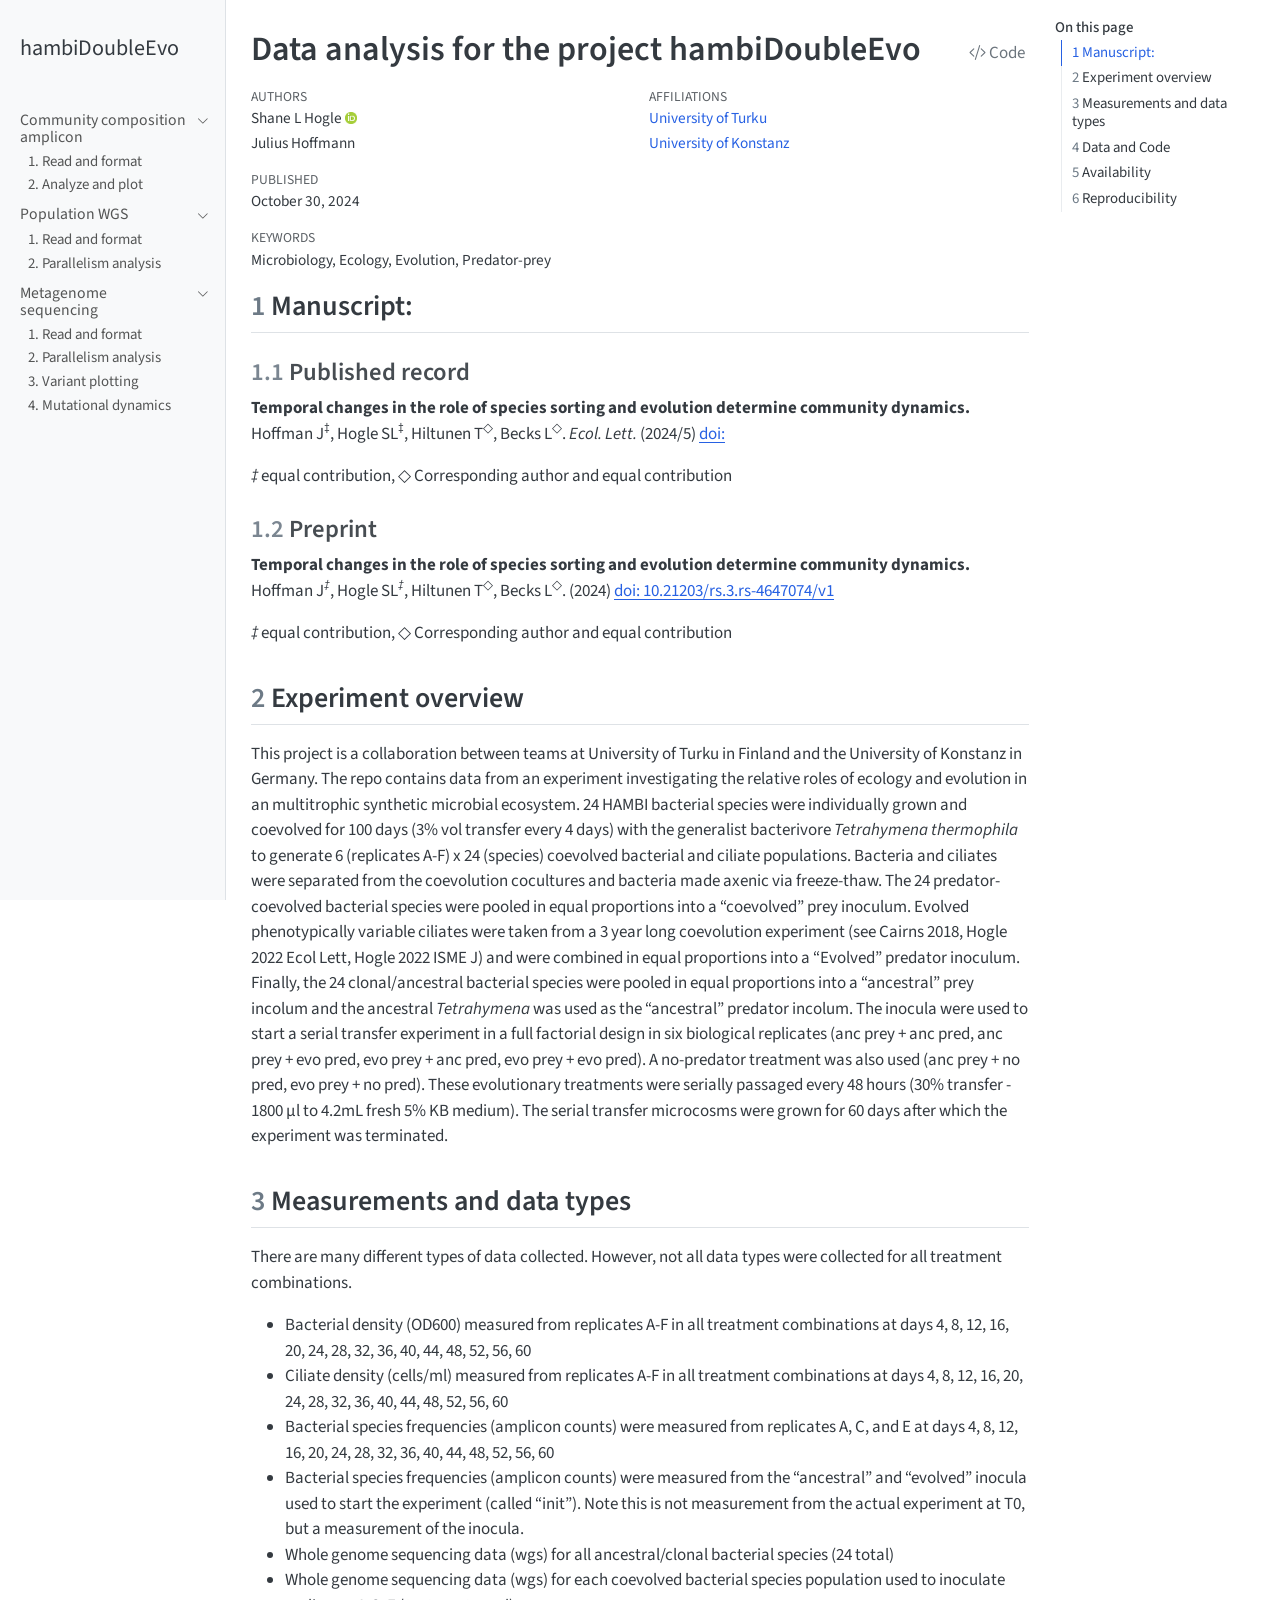
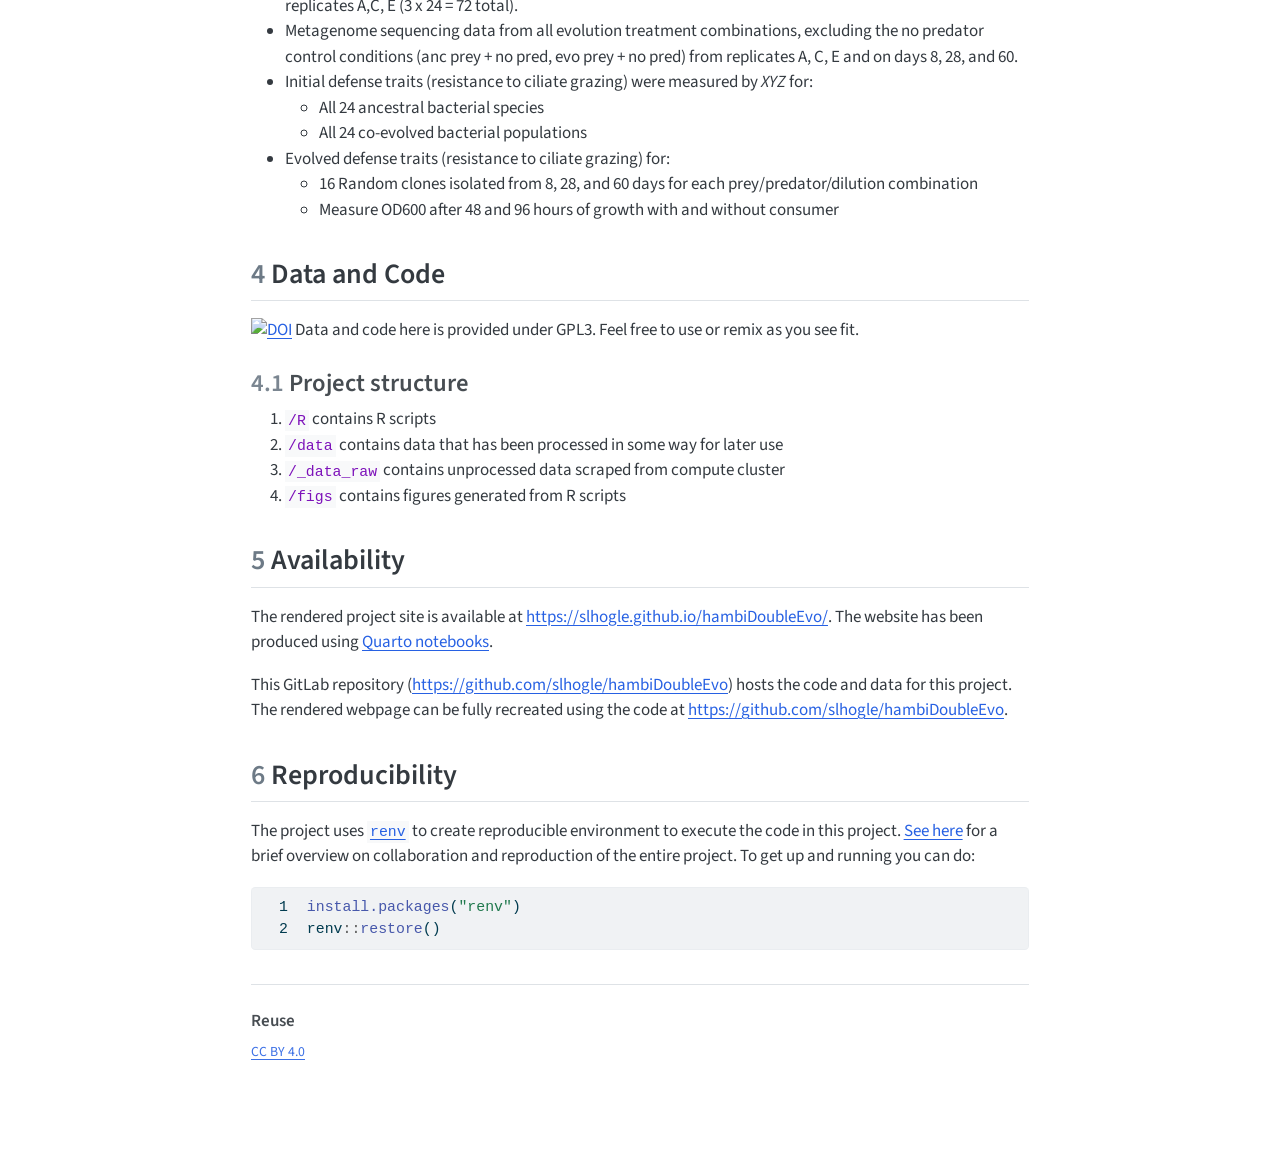
==== docs/index.html @ 8b026c93 "first commit" ====
<!DOCTYPE html>
<html xmlns="http://www.w3.org/1999/xhtml" lang="en" xml:lang="en"><head>

<meta charset="utf-8">
<meta name="generator" content="quarto-1.4.553">

<meta name="viewport" content="width=device-width, initial-scale=1.0, user-scalable=yes">

<meta name="author" content="Shane L Hogle">
<meta name="author" content="Julius Hoffmann">
<meta name="dcterms.date" content="2024-10-30">
<meta name="keywords" content="Microbiology, Ecology, Evolution, Predator-prey">

<title>hambiDoubleEvo - Data analysis for the project hambiDoubleEvo</title>
<style>
code{white-space: pre-wrap;}
span.smallcaps{font-variant: small-caps;}
div.columns{display: flex; gap: min(4vw, 1.5em);}
div.column{flex: auto; overflow-x: auto;}
div.hanging-indent{margin-left: 1.5em; text-indent: -1.5em;}
ul.task-list{list-style: none;}
ul.task-list li input[type="checkbox"] {
  width: 0.8em;
  margin: 0 0.8em 0.2em -1em; /* quarto-specific, see https://github.com/quarto-dev/quarto-cli/issues/4556 */ 
  vertical-align: middle;
}
/* CSS for syntax highlighting */
pre > code.sourceCode { white-space: pre; position: relative; }
pre > code.sourceCode > span { line-height: 1.25; }
pre > code.sourceCode > span:empty { height: 1.2em; }
.sourceCode { overflow: visible; }
code.sourceCode > span { color: inherit; text-decoration: inherit; }
div.sourceCode { margin: 1em 0; }
pre.sourceCode { margin: 0; }
@media screen {
div.sourceCode { overflow: auto; }
}
@media print {
pre > code.sourceCode { white-space: pre-wrap; }
pre > code.sourceCode > span { text-indent: -5em; padding-left: 5em; }
}
pre.numberSource code
  { counter-reset: source-line 0; }
pre.numberSource code > span
  { position: relative; left: -4em; counter-increment: source-line; }
pre.numberSource code > span > a:first-child::before
  { content: counter(source-line);
    position: relative; left: -1em; text-align: right; vertical-align: baseline;
    border: none; display: inline-block;
    -webkit-touch-callout: none; -webkit-user-select: none;
    -khtml-user-select: none; -moz-user-select: none;
    -ms-user-select: none; user-select: none;
    padding: 0 4px; width: 4em;
  }
pre.numberSource { margin-left: 3em;  padding-left: 4px; }
div.sourceCode
  {   }
@media screen {
pre > code.sourceCode > span > a:first-child::before { text-decoration: underline; }
}
</style>


<script src="site_libs/quarto-nav/quarto-nav.js"></script>
<script src="site_libs/quarto-nav/headroom.min.js"></script>
<script src="site_libs/clipboard/clipboard.min.js"></script>
<script src="site_libs/quarto-search/autocomplete.umd.js"></script>
<script src="site_libs/quarto-search/fuse.min.js"></script>
<script src="site_libs/quarto-search/quarto-search.js"></script>
<meta name="quarto:offset" content="./">
<script src="site_libs/quarto-html/quarto.js"></script>
<script src="site_libs/quarto-html/popper.min.js"></script>
<script src="site_libs/quarto-html/tippy.umd.min.js"></script>
<script src="site_libs/quarto-html/anchor.min.js"></script>
<link href="site_libs/quarto-html/tippy.css" rel="stylesheet">
<link href="site_libs/quarto-html/quarto-syntax-highlighting.css" rel="stylesheet" id="quarto-text-highlighting-styles">
<script src="site_libs/bootstrap/bootstrap.min.js"></script>
<link href="site_libs/bootstrap/bootstrap-icons.css" rel="stylesheet">
<link href="site_libs/bootstrap/bootstrap.min.css" rel="stylesheet" id="quarto-bootstrap" data-mode="light">
<script id="quarto-search-options" type="application/json">{
  "location": "sidebar",
  "copy-button": false,
  "collapse-after": 3,
  "panel-placement": "start",
  "type": "textbox",
  "limit": 50,
  "keyboard-shortcut": [
    "f",
    "/",
    "s"
  ],
  "show-item-context": false,
  "language": {
    "search-no-results-text": "No results",
    "search-matching-documents-text": "matching documents",
    "search-copy-link-title": "Copy link to search",
    "search-hide-matches-text": "Hide additional matches",
    "search-more-match-text": "more match in this document",
    "search-more-matches-text": "more matches in this document",
    "search-clear-button-title": "Clear",
    "search-text-placeholder": "",
    "search-detached-cancel-button-title": "Cancel",
    "search-submit-button-title": "Submit",
    "search-label": "Search"
  }
}</script>


</head>

<body class="nav-sidebar docked">

<div id="quarto-search-results"></div>
  <header id="quarto-header" class="headroom fixed-top">
  <nav class="quarto-secondary-nav">
    <div class="container-fluid d-flex">
      <button type="button" class="quarto-btn-toggle btn" data-bs-toggle="collapse" data-bs-target=".quarto-sidebar-collapse-item" aria-controls="quarto-sidebar" aria-expanded="false" aria-label="Toggle sidebar navigation" onclick="if (window.quartoToggleHeadroom) { window.quartoToggleHeadroom(); }">
        <i class="bi bi-layout-text-sidebar-reverse"></i>
      </button>
        <nav class="quarto-page-breadcrumbs" aria-label="breadcrumb"><ol class="breadcrumb"><li class="breadcrumb-item">
      hambiDoubleEvo
      </li></ol></nav>
        <a class="flex-grow-1" role="button" data-bs-toggle="collapse" data-bs-target=".quarto-sidebar-collapse-item" aria-controls="quarto-sidebar" aria-expanded="false" aria-label="Toggle sidebar navigation" onclick="if (window.quartoToggleHeadroom) { window.quartoToggleHeadroom(); }">      
        </a>
      <button type="button" class="btn quarto-search-button" aria-label="" onclick="window.quartoOpenSearch();">
        <i class="bi bi-search"></i>
      </button>
    </div>
  </nav>
</header>
<!-- content -->
<div id="quarto-content" class="quarto-container page-columns page-rows-contents page-layout-article">
<!-- sidebar -->
  <nav id="quarto-sidebar" class="sidebar collapse collapse-horizontal quarto-sidebar-collapse-item sidebar-navigation docked overflow-auto">
    <div class="pt-lg-2 mt-2 text-left sidebar-header">
    <div class="sidebar-title mb-0 py-0">
      <a href="./">hambiDoubleEvo</a> 
    </div>
      </div>
        <div class="mt-2 flex-shrink-0 align-items-center">
        <div class="sidebar-search">
        <div id="quarto-search" class="" title="Search"></div>
        </div>
        </div>
    <div class="sidebar-menu-container"> 
    <ul class="list-unstyled mt-1">
        <li class="sidebar-item sidebar-item-section">
      <div class="sidebar-item-container"> 
            <a class="sidebar-item-text sidebar-link text-start" data-bs-toggle="collapse" data-bs-target="#quarto-sidebar-section-1" aria-expanded="true">
 <span class="menu-text">Community composition amplicon</span></a>
          <a class="sidebar-item-toggle text-start" data-bs-toggle="collapse" data-bs-target="#quarto-sidebar-section-1" aria-expanded="true" aria-label="Toggle section">
            <i class="bi bi-chevron-right ms-2"></i>
          </a> 
      </div>
      <ul id="quarto-sidebar-section-1" class="collapse list-unstyled sidebar-section depth1 show">  
          <li class="sidebar-item">
  <div class="sidebar-item-container"> 
  <a href="./R/illumina_v3v4/01_rpkm2tab.html" class="sidebar-item-text sidebar-link">
 <span class="menu-text">1. Read and format</span></a>
  </div>
</li>
          <li class="sidebar-item">
  <div class="sidebar-item-container"> 
  <a href="./R/illumina_v3v4/02_analysis.html" class="sidebar-item-text sidebar-link">
 <span class="menu-text">2. Analyze and plot</span></a>
  </div>
</li>
      </ul>
  </li>
        <li class="sidebar-item sidebar-item-section">
      <div class="sidebar-item-container"> 
            <a class="sidebar-item-text sidebar-link text-start" data-bs-toggle="collapse" data-bs-target="#quarto-sidebar-section-2" aria-expanded="true">
 <span class="menu-text">Population WGS</span></a>
          <a class="sidebar-item-toggle text-start" data-bs-toggle="collapse" data-bs-target="#quarto-sidebar-section-2" aria-expanded="true" aria-label="Toggle section">
            <i class="bi bi-chevron-right ms-2"></i>
          </a> 
      </div>
      <ul id="quarto-sidebar-section-2" class="collapse list-unstyled sidebar-section depth1 show">  
          <li class="sidebar-item">
  <div class="sidebar-item-container"> 
  <a href="./R/wgs/01_format_variants.html" class="sidebar-item-text sidebar-link">
 <span class="menu-text">1. Read and format</span></a>
  </div>
</li>
          <li class="sidebar-item">
  <div class="sidebar-item-container"> 
  <a href="./R/wgs/02_parallelism.html" class="sidebar-item-text sidebar-link">
 <span class="menu-text">2. Parallelism analysis</span></a>
  </div>
</li>
      </ul>
  </li>
        <li class="sidebar-item sidebar-item-section">
      <div class="sidebar-item-container"> 
            <a class="sidebar-item-text sidebar-link text-start" data-bs-toggle="collapse" data-bs-target="#quarto-sidebar-section-3" aria-expanded="true">
 <span class="menu-text">Metagenome sequencing</span></a>
          <a class="sidebar-item-toggle text-start" data-bs-toggle="collapse" data-bs-target="#quarto-sidebar-section-3" aria-expanded="true" aria-label="Toggle section">
            <i class="bi bi-chevron-right ms-2"></i>
          </a> 
      </div>
      <ul id="quarto-sidebar-section-3" class="collapse list-unstyled sidebar-section depth1 show">  
          <li class="sidebar-item">
  <div class="sidebar-item-container"> 
  <a href="./R/metagenome/01_format_variants.html" class="sidebar-item-text sidebar-link">
 <span class="menu-text">1. Read and format</span></a>
  </div>
</li>
          <li class="sidebar-item">
  <div class="sidebar-item-container"> 
  <a href="./R/metagenome/02_parallelism.html" class="sidebar-item-text sidebar-link">
 <span class="menu-text">2. Parallelism analysis</span></a>
  </div>
</li>
          <li class="sidebar-item">
  <div class="sidebar-item-container"> 
  <a href="./R/metagenome/03_analyze_metagenome_variant_timeseries.html" class="sidebar-item-text sidebar-link">
 <span class="menu-text">3. Variant plotting</span></a>
  </div>
</li>
          <li class="sidebar-item">
  <div class="sidebar-item-container"> 
  <a href="./R/metagenome/04_mutation_dynamics.html" class="sidebar-item-text sidebar-link">
 <span class="menu-text">4. Mutational dynamics</span></a>
  </div>
</li>
      </ul>
  </li>
    </ul>
    </div>
</nav>
<div id="quarto-sidebar-glass" class="quarto-sidebar-collapse-item" data-bs-toggle="collapse" data-bs-target=".quarto-sidebar-collapse-item"></div>
<!-- margin-sidebar -->
    <div id="quarto-margin-sidebar" class="sidebar margin-sidebar">
        <nav id="TOC" role="doc-toc" class="toc-active">
    <h2 id="toc-title">On this page</h2>
   
  <ul>
  <li><a href="#manuscript" id="toc-manuscript" class="nav-link active" data-scroll-target="#manuscript"><span class="header-section-number">1</span> Manuscript:</a>
  <ul class="collapse">
  <li><a href="#published-record" id="toc-published-record" class="nav-link" data-scroll-target="#published-record"><span class="header-section-number">1.1</span> Published record</a></li>
  <li><a href="#preprint" id="toc-preprint" class="nav-link" data-scroll-target="#preprint"><span class="header-section-number">1.2</span> Preprint</a></li>
  </ul></li>
  <li><a href="#experiment-overview" id="toc-experiment-overview" class="nav-link" data-scroll-target="#experiment-overview"><span class="header-section-number">2</span> Experiment overview</a></li>
  <li><a href="#measurements-and-data-types" id="toc-measurements-and-data-types" class="nav-link" data-scroll-target="#measurements-and-data-types"><span class="header-section-number">3</span> Measurements and data types</a></li>
  <li><a href="#data-and-code" id="toc-data-and-code" class="nav-link" data-scroll-target="#data-and-code"><span class="header-section-number">4</span> Data and Code</a>
  <ul class="collapse">
  <li><a href="#project-structure" id="toc-project-structure" class="nav-link" data-scroll-target="#project-structure"><span class="header-section-number">4.1</span> Project structure</a></li>
  </ul></li>
  <li><a href="#availability" id="toc-availability" class="nav-link" data-scroll-target="#availability"><span class="header-section-number">5</span> Availability</a></li>
  <li><a href="#reproducibility" id="toc-reproducibility" class="nav-link" data-scroll-target="#reproducibility"><span class="header-section-number">6</span> Reproducibility</a></li>
  </ul>
</nav>
    </div>
<!-- main -->
<main class="content" id="quarto-document-content">

<header id="title-block-header" class="quarto-title-block default">
<div class="quarto-title">
<div class="quarto-title-block"><div><h1 class="title">Data analysis for the project hambiDoubleEvo</h1><button type="button" class="btn code-tools-button" id="quarto-code-tools-source"><i class="bi"></i> Code</button></div></div>
</div>


<div class="quarto-title-meta-author">
  <div class="quarto-title-meta-heading">Authors</div>
  <div class="quarto-title-meta-heading">Affiliations</div>
  
    <div class="quarto-title-meta-contents">
    <p class="author">Shane L Hogle <a href="https://orcid.org/0000-0003-2595-3863" class="quarto-title-author-orcid"> <img src="[data-uri]"></a></p>
  </div>
  <div class="quarto-title-meta-contents">
        <p class="affiliation">
            <a href="https://www.utu.fi/en">
            University of Turku
            </a>
          </p>
      </div>
    <div class="quarto-title-meta-contents">
    <p class="author">Julius Hoffmann </p>
  </div>
  <div class="quarto-title-meta-contents">
        <p class="affiliation">
            <a href="https://www.uni-konstanz.de/en/">
            University of Konstanz
            </a>
          </p>
      </div>
  </div>

<div class="quarto-title-meta">

      
    <div>
    <div class="quarto-title-meta-heading">Published</div>
    <div class="quarto-title-meta-contents">
      <p class="date">October 30, 2024</p>
    </div>
  </div>
  
    
  </div>
  

<div>
  <div class="keywords">
    <div class="block-title">Keywords</div>
    <p>Microbiology, Ecology, Evolution, Predator-prey</p>
  </div>
</div>

</header>


<section id="manuscript" class="level2" data-number="1">
<h2 data-number="1" class="anchored" data-anchor-id="manuscript"><span class="header-section-number">1</span> Manuscript:</h2>
<section id="published-record" class="level3" data-number="1.1">
<h3 data-number="1.1" class="anchored" data-anchor-id="published-record"><span class="header-section-number">1.1</span> Published record</h3>
<p><strong>Temporal changes in the role of species sorting and evolution determine community dynamics.</strong> Hoffman J<sup>‡</sup>, Hogle SL<sup>‡</sup>, Hiltunen T<sup>◇</sup>, Becks L<sup>◇</sup>. <em>Ecol. Lett.</em> (2024/5) <a href="">doi:</a></p>
<p><em>‡</em> equal contribution, ◇ Corresponding author and equal contribution</p>
</section>
<section id="preprint" class="level3" data-number="1.2">
<h3 data-number="1.2" class="anchored" data-anchor-id="preprint"><span class="header-section-number">1.2</span> Preprint</h3>
<p><strong>Temporal changes in the role of species sorting and evolution determine community dynamics.</strong> Hoffman J<sup><em>‡</em></sup>, Hogle SL<sup><em>‡</em></sup>, Hiltunen T<sup>◇</sup>, Becks L<sup>◇</sup>. (2024) <a href="https://doi.org/10.1101/2023.10.31.565024">doi: 10.21203/rs.3.rs-4647074/v1</a></p>
<p><em>‡</em> equal contribution, ◇ Corresponding author and equal contribution</p>
</section>
</section>
<section id="experiment-overview" class="level2" data-number="2">
<h2 data-number="2" class="anchored" data-anchor-id="experiment-overview"><span class="header-section-number">2</span> Experiment overview</h2>
<p>This project is a collaboration between teams at University of Turku in Finland and the University of Konstanz in Germany. The repo contains data from an experiment investigating the relative roles of ecology and evolution in an multitrophic synthetic microbial ecosystem. 24 HAMBI bacterial species were individually grown and coevolved for 100 days (3% vol transfer every 4 days) with the generalist bacterivore <em>Tetrahymena thermophila</em> to generate 6 (replicates A-F) x 24 (species) coevolved bacterial and ciliate populations. Bacteria and ciliates were separated from the coevolution cocultures and bacteria made axenic via freeze-thaw. The 24 predator-coevolved bacterial species were pooled in equal proportions into a “coevolved” prey inoculum. Evolved phenotypically variable ciliates were taken from a 3 year long coevolution experiment (see Cairns 2018, Hogle 2022 Ecol Lett, Hogle 2022 ISME J) and were combined in equal proportions into a “Evolved” predator inoculum. Finally, the 24 clonal/ancestral bacterial species were pooled in equal proportions into a “ancestral” prey incolum and the ancestral <em>Tetrahymena</em> was used as the “ancestral” predator incolum. The inocula were used to start a serial transfer experiment in a full factorial design in six biological replicates (anc prey + anc pred, anc prey + evo pred, evo prey + anc pred, evo prey + evo pred). A no-predator treatment was also used (anc prey + no pred, evo prey + no pred). These evolutionary treatments were serially passaged every 48 hours (30% transfer - 1800 μl to 4.2mL fresh 5% KB medium). The serial transfer microcosms were grown for 60 days after which the experiment was terminated.</p>
</section>
<section id="measurements-and-data-types" class="level2" data-number="3">
<h2 data-number="3" class="anchored" data-anchor-id="measurements-and-data-types"><span class="header-section-number">3</span> Measurements and data types</h2>
<p>There are many different types of data collected. However, not all data types were collected for all treatment combinations.</p>
<ul>
<li>Bacterial density (OD600) measured from replicates A-F in all treatment combinations at days 4, 8, 12, 16, 20, 24, 28, 32, 36, 40, 44, 48, 52, 56, 60</li>
<li>Ciliate density (cells/ml) measured from replicates A-F in all treatment combinations at days 4, 8, 12, 16, 20, 24, 28, 32, 36, 40, 44, 48, 52, 56, 60</li>
<li>Bacterial species frequencies (amplicon counts) were measured from replicates A, C, and E at days 4, 8, 12, 16, 20, 24, 28, 32, 36, 40, 44, 48, 52, 56, 60</li>
<li>Bacterial species frequencies (amplicon counts) were measured from the “ancestral” and “evolved” inocula used to start the experiment (called “init”). Note this is not measurement from the actual experiment at T0, but a measurement of the inocula.</li>
<li>Whole genome sequencing data (wgs) for all ancestral/clonal bacterial species (24 total)</li>
<li>Whole genome sequencing data (wgs) for each coevolved bacterial species population used to inoculate replicates A,C, E (3 x 24 = 72 total).</li>
<li>Metagenome sequencing data from all evolution treatment combinations, excluding the no predator control conditions (anc prey + no pred, evo prey + no pred) from replicates A, C, E and on days 8, 28, and 60.</li>
<li>Initial defense traits (resistance to ciliate grazing) were measured by <em>XYZ</em> for:
<ul>
<li>All 24 ancestral bacterial species</li>
<li>All 24 co-evolved bacterial populations</li>
</ul></li>
<li>Evolved defense traits (resistance to ciliate grazing) for:
<ul>
<li>16 Random clones isolated from 8, 28, and 60 days for each prey/predator/dilution combination</li>
<li>Measure OD600 after 48 and 96 hours of growth with and without consumer</li>
</ul></li>
</ul>
</section>
<section id="data-and-code" class="level2" data-number="4">
<h2 data-number="4" class="anchored" data-anchor-id="data-and-code"><span class="header-section-number">4</span> Data and Code</h2>
<p><a href="https://zenodo.org/badge/latestdoi/411568623"><img src="https://zenodo.org/badge/411568623.svg" class="img-fluid" alt="DOI"></a> Data and code here is provided under GPL3. Feel free to use or remix as you see fit.</p>
<section id="project-structure" class="level3" data-number="4.1">
<h3 data-number="4.1" class="anchored" data-anchor-id="project-structure"><span class="header-section-number">4.1</span> Project structure</h3>
<ol type="1">
<li><code>/R</code> contains R scripts</li>
<li><code>/data</code> contains data that has been processed in some way for later use</li>
<li><code>/_data_raw</code> contains unprocessed data scraped from compute cluster</li>
<li><code>/figs</code> contains figures generated from R scripts</li>
</ol>
</section>
</section>
<section id="availability" class="level2" data-number="5">
<h2 data-number="5" class="anchored" data-anchor-id="availability"><span class="header-section-number">5</span> Availability</h2>
<p>The rendered project site is available at <a href="https://slhogle.github.io/hambiDoubleEvo/" class="uri">https://slhogle.github.io/hambiDoubleEvo/</a>. The website has been produced using <a href="https://quarto.org/">Quarto notebooks</a>.</p>
<p>This GitLab repository (<a href="https://github.com/slhogle/hambiDoubleEvo" class="uri">https://github.com/slhogle/hambiDoubleEvo</a>) hosts the code and data for this project. The rendered webpage can be fully recreated using the code at <a href="https://github.com/slhogle/hambiDoubleEvo" class="uri">https://github.com/slhogle/hambiDoubleEvo</a>.</p>
</section>
<section id="reproducibility" class="level2" data-number="6">
<h2 data-number="6" class="anchored" data-anchor-id="reproducibility"><span class="header-section-number">6</span> Reproducibility</h2>
<p>The project uses <a href="https://rstudio.github.io/renv/index.html"><code>renv</code></a> to create reproducible environment to execute the code in this project. <a href="https://rstudio.github.io/renv/articles/renv.html#collaboration">See here</a> for a brief overview on collaboration and reproduction of the entire project. To get up and running you can do:</p>
<div class="sourceCode" id="cb1"><pre class="sourceCode numberSource r number-lines code-with-copy"><code class="sourceCode r"><span id="cb1-1"><a href="#cb1-1"></a><span class="fu">install.packages</span>(<span class="st">"renv"</span>)</span>
<span id="cb1-2"><a href="#cb1-2"></a>renv<span class="sc">::</span><span class="fu">restore</span>()</span></code><button title="Copy to Clipboard" class="code-copy-button"><i class="bi"></i></button></pre></div>


<!-- -->

</section>

<div id="quarto-appendix" class="default"><section class="quarto-appendix-contents" id="quarto-reuse"><h2 class="anchored quarto-appendix-heading">Reuse</h2><div class="quarto-appendix-contents"><div><a rel="license" href="https://creativecommons.org/licenses/by/4.0/">CC BY 4.0</a></div></div></section></div></main> <!-- /main -->
<script id="quarto-html-after-body" type="application/javascript">
window.document.addEventListener("DOMContentLoaded", function (event) {
  const toggleBodyColorMode = (bsSheetEl) => {
    const mode = bsSheetEl.getAttribute("data-mode");
    const bodyEl = window.document.querySelector("body");
    if (mode === "dark") {
      bodyEl.classList.add("quarto-dark");
      bodyEl.classList.remove("quarto-light");
    } else {
      bodyEl.classList.add("quarto-light");
      bodyEl.classList.remove("quarto-dark");
    }
  }
  const toggleBodyColorPrimary = () => {
    const bsSheetEl = window.document.querySelector("link#quarto-bootstrap");
    if (bsSheetEl) {
      toggleBodyColorMode(bsSheetEl);
    }
  }
  toggleBodyColorPrimary();  
  const icon = "";
  const anchorJS = new window.AnchorJS();
  anchorJS.options = {
    placement: 'right',
    icon: icon
  };
  anchorJS.add('.anchored');
  const isCodeAnnotation = (el) => {
    for (const clz of el.classList) {
      if (clz.startsWith('code-annotation-')) {                     
        return true;
      }
    }
    return false;
  }
  const clipboard = new window.ClipboardJS('.code-copy-button', {
    text: function(trigger) {
      const codeEl = trigger.previousElementSibling.cloneNode(true);
      for (const childEl of codeEl.children) {
        if (isCodeAnnotation(childEl)) {
          childEl.remove();
        }
      }
      return codeEl.innerText;
    }
  });
  clipboard.on('success', function(e) {
    // button target
    const button = e.trigger;
    // don't keep focus
    button.blur();
    // flash "checked"
    button.classList.add('code-copy-button-checked');
    var currentTitle = button.getAttribute("title");
    button.setAttribute("title", "Copied!");
    let tooltip;
    if (window.bootstrap) {
      button.setAttribute("data-bs-toggle", "tooltip");
      button.setAttribute("data-bs-placement", "left");
      button.setAttribute("data-bs-title", "Copied!");
      tooltip = new bootstrap.Tooltip(button, 
        { trigger: "manual", 
          customClass: "code-copy-button-tooltip",
          offset: [0, -8]});
      tooltip.show();    
    }
    setTimeout(function() {
      if (tooltip) {
        tooltip.hide();
        button.removeAttribute("data-bs-title");
        button.removeAttribute("data-bs-toggle");
        button.removeAttribute("data-bs-placement");
      }
      button.setAttribute("title", currentTitle);
      button.classList.remove('code-copy-button-checked');
    }, 1000);
    // clear code selection
    e.clearSelection();
  });
  const viewSource = window.document.getElementById('quarto-view-source') ||
                     window.document.getElementById('quarto-code-tools-source');
  if (viewSource) {
    const sourceUrl = viewSource.getAttribute("data-quarto-source-url");
    viewSource.addEventListener("click", function(e) {
      if (sourceUrl) {
        // rstudio viewer pane
        if (/\bcapabilities=\b/.test(window.location)) {
          window.open(sourceUrl);
        } else {
          window.location.href = sourceUrl;
        }
      } else {
        const modal = new bootstrap.Modal(document.getElementById('quarto-embedded-source-code-modal'));
        modal.show();
      }
      return false;
    });
  }
  function toggleCodeHandler(show) {
    return function(e) {
      const detailsSrc = window.document.querySelectorAll(".cell > details > .sourceCode");
      for (let i=0; i<detailsSrc.length; i++) {
        const details = detailsSrc[i].parentElement;
        if (show) {
          details.open = true;
        } else {
          details.removeAttribute("open");
        }
      }
      const cellCodeDivs = window.document.querySelectorAll(".cell > .sourceCode");
      const fromCls = show ? "hidden" : "unhidden";
      const toCls = show ? "unhidden" : "hidden";
      for (let i=0; i<cellCodeDivs.length; i++) {
        const codeDiv = cellCodeDivs[i];
        if (codeDiv.classList.contains(fromCls)) {
          codeDiv.classList.remove(fromCls);
          codeDiv.classList.add(toCls);
        } 
      }
      return false;
    }
  }
  const hideAllCode = window.document.getElementById("quarto-hide-all-code");
  if (hideAllCode) {
    hideAllCode.addEventListener("click", toggleCodeHandler(false));
  }
  const showAllCode = window.document.getElementById("quarto-show-all-code");
  if (showAllCode) {
    showAllCode.addEventListener("click", toggleCodeHandler(true));
  }
    var localhostRegex = new RegExp(/^(?:http|https):\/\/localhost\:?[0-9]*\//);
    var mailtoRegex = new RegExp(/^mailto:/);
      var filterRegex = new RegExp('/' + window.location.host + '/');
    var isInternal = (href) => {
        return filterRegex.test(href) || localhostRegex.test(href) || mailtoRegex.test(href);
    }
    // Inspect non-navigation links and adorn them if external
 	var links = window.document.querySelectorAll('a[href]:not(.nav-link):not(.navbar-brand):not(.toc-action):not(.sidebar-link):not(.sidebar-item-toggle):not(.pagination-link):not(.no-external):not([aria-hidden]):not(.dropdown-item):not(.quarto-navigation-tool)');
    for (var i=0; i<links.length; i++) {
      const link = links[i];
      if (!isInternal(link.href)) {
        // undo the damage that might have been done by quarto-nav.js in the case of
        // links that we want to consider external
        if (link.dataset.originalHref !== undefined) {
          link.href = link.dataset.originalHref;
        }
      }
    }
  function tippyHover(el, contentFn, onTriggerFn, onUntriggerFn) {
    const config = {
      allowHTML: true,
      maxWidth: 500,
      delay: 100,
      arrow: false,
      appendTo: function(el) {
          return el.parentElement;
      },
      interactive: true,
      interactiveBorder: 10,
      theme: 'quarto',
      placement: 'bottom-start',
    };
    if (contentFn) {
      config.content = contentFn;
    }
    if (onTriggerFn) {
      config.onTrigger = onTriggerFn;
    }
    if (onUntriggerFn) {
      config.onUntrigger = onUntriggerFn;
    }
    window.tippy(el, config); 
  }
  const noterefs = window.document.querySelectorAll('a[role="doc-noteref"]');
  for (var i=0; i<noterefs.length; i++) {
    const ref = noterefs[i];
    tippyHover(ref, function() {
      // use id or data attribute instead here
      let href = ref.getAttribute('data-footnote-href') || ref.getAttribute('href');
      try { href = new URL(href).hash; } catch {}
      const id = href.replace(/^#\/?/, "");
      const note = window.document.getElementById(id);
      if (note) {
        return note.innerHTML;
      } else {
        return "";
      }
    });
  }
  const xrefs = window.document.querySelectorAll('a.quarto-xref');
  const processXRef = (id, note) => {
    // Strip column container classes
    const stripColumnClz = (el) => {
      el.classList.remove("page-full", "page-columns");
      if (el.children) {
        for (const child of el.children) {
          stripColumnClz(child);
        }
      }
    }
    stripColumnClz(note)
    if (id === null || id.startsWith('sec-')) {
      // Special case sections, only their first couple elements
      const container = document.createElement("div");
      if (note.children && note.children.length > 2) {
        container.appendChild(note.children[0].cloneNode(true));
        for (let i = 1; i < note.children.length; i++) {
          const child = note.children[i];
          if (child.tagName === "P" && child.innerText === "") {
            continue;
          } else {
            container.appendChild(child.cloneNode(true));
            break;
          }
        }
        if (window.Quarto?.typesetMath) {
          window.Quarto.typesetMath(container);
        }
        return container.innerHTML
      } else {
        if (window.Quarto?.typesetMath) {
          window.Quarto.typesetMath(note);
        }
        return note.innerHTML;
      }
    } else {
      // Remove any anchor links if they are present
      const anchorLink = note.querySelector('a.anchorjs-link');
      if (anchorLink) {
        anchorLink.remove();
      }
      if (window.Quarto?.typesetMath) {
        window.Quarto.typesetMath(note);
      }
      // TODO in 1.5, we should make sure this works without a callout special case
      if (note.classList.contains("callout")) {
        return note.outerHTML;
      } else {
        return note.innerHTML;
      }
    }
  }
  for (var i=0; i<xrefs.length; i++) {
    const xref = xrefs[i];
    tippyHover(xref, undefined, function(instance) {
      instance.disable();
      let url = xref.getAttribute('href');
      let hash = undefined; 
      if (url.startsWith('#')) {
        hash = url;
      } else {
        try { hash = new URL(url).hash; } catch {}
      }
      if (hash) {
        const id = hash.replace(/^#\/?/, "");
        const note = window.document.getElementById(id);
        if (note !== null) {
          try {
            const html = processXRef(id, note.cloneNode(true));
            instance.setContent(html);
          } finally {
            instance.enable();
            instance.show();
          }
        } else {
          // See if we can fetch this
          fetch(url.split('#')[0])
          .then(res => res.text())
          .then(html => {
            const parser = new DOMParser();
            const htmlDoc = parser.parseFromString(html, "text/html");
            const note = htmlDoc.getElementById(id);
            if (note !== null) {
              const html = processXRef(id, note);
              instance.setContent(html);
            } 
          }).finally(() => {
            instance.enable();
            instance.show();
          });
        }
      } else {
        // See if we can fetch a full url (with no hash to target)
        // This is a special case and we should probably do some content thinning / targeting
        fetch(url)
        .then(res => res.text())
        .then(html => {
          const parser = new DOMParser();
          const htmlDoc = parser.parseFromString(html, "text/html");
          const note = htmlDoc.querySelector('main.content');
          if (note !== null) {
            // This should only happen for chapter cross references
            // (since there is no id in the URL)
            // remove the first header
            if (note.children.length > 0 && note.children[0].tagName === "HEADER") {
              note.children[0].remove();
            }
            const html = processXRef(null, note);
            instance.setContent(html);
          } 
        }).finally(() => {
          instance.enable();
          instance.show();
        });
      }
    }, function(instance) {
    });
  }
      let selectedAnnoteEl;
      const selectorForAnnotation = ( cell, annotation) => {
        let cellAttr = 'data-code-cell="' + cell + '"';
        let lineAttr = 'data-code-annotation="' +  annotation + '"';
        const selector = 'span[' + cellAttr + '][' + lineAttr + ']';
        return selector;
      }
      const selectCodeLines = (annoteEl) => {
        const doc = window.document;
        const targetCell = annoteEl.getAttribute("data-target-cell");
        const targetAnnotation = annoteEl.getAttribute("data-target-annotation");
        const annoteSpan = window.document.querySelector(selectorForAnnotation(targetCell, targetAnnotation));
        const lines = annoteSpan.getAttribute("data-code-lines").split(",");
        const lineIds = lines.map((line) => {
          return targetCell + "-" + line;
        })
        let top = null;
        let height = null;
        let parent = null;
        if (lineIds.length > 0) {
            //compute the position of the single el (top and bottom and make a div)
            const el = window.document.getElementById(lineIds[0]);
            top = el.offsetTop;
            height = el.offsetHeight;
            parent = el.parentElement.parentElement;
          if (lineIds.length > 1) {
            const lastEl = window.document.getElementById(lineIds[lineIds.length - 1]);
            const bottom = lastEl.offsetTop + lastEl.offsetHeight;
            height = bottom - top;
          }
          if (top !== null && height !== null && parent !== null) {
            // cook up a div (if necessary) and position it 
            let div = window.document.getElementById("code-annotation-line-highlight");
            if (div === null) {
              div = window.document.createElement("div");
              div.setAttribute("id", "code-annotation-line-highlight");
              div.style.position = 'absolute';
              parent.appendChild(div);
            }
            div.style.top = top - 2 + "px";
            div.style.height = height + 4 + "px";
            div.style.left = 0;
            let gutterDiv = window.document.getElementById("code-annotation-line-highlight-gutter");
            if (gutterDiv === null) {
              gutterDiv = window.document.createElement("div");
              gutterDiv.setAttribute("id", "code-annotation-line-highlight-gutter");
              gutterDiv.style.position = 'absolute';
              const codeCell = window.document.getElementById(targetCell);
              const gutter = codeCell.querySelector('.code-annotation-gutter');
              gutter.appendChild(gutterDiv);
            }
            gutterDiv.style.top = top - 2 + "px";
            gutterDiv.style.height = height + 4 + "px";
          }
          selectedAnnoteEl = annoteEl;
        }
      };
      const unselectCodeLines = () => {
        const elementsIds = ["code-annotation-line-highlight", "code-annotation-line-highlight-gutter"];
        elementsIds.forEach((elId) => {
          const div = window.document.getElementById(elId);
          if (div) {
            div.remove();
          }
        });
        selectedAnnoteEl = undefined;
      };
        // Handle positioning of the toggle
    window.addEventListener(
      "resize",
      throttle(() => {
        elRect = undefined;
        if (selectedAnnoteEl) {
          selectCodeLines(selectedAnnoteEl);
        }
      }, 10)
    );
    function throttle(fn, ms) {
    let throttle = false;
    let timer;
      return (...args) => {
        if(!throttle) { // first call gets through
            fn.apply(this, args);
            throttle = true;
        } else { // all the others get throttled
            if(timer) clearTimeout(timer); // cancel #2
            timer = setTimeout(() => {
              fn.apply(this, args);
              timer = throttle = false;
            }, ms);
        }
      };
    }
      // Attach click handler to the DT
      const annoteDls = window.document.querySelectorAll('dt[data-target-cell]');
      for (const annoteDlNode of annoteDls) {
        annoteDlNode.addEventListener('click', (event) => {
          const clickedEl = event.target;
          if (clickedEl !== selectedAnnoteEl) {
            unselectCodeLines();
            const activeEl = window.document.querySelector('dt[data-target-cell].code-annotation-active');
            if (activeEl) {
              activeEl.classList.remove('code-annotation-active');
            }
            selectCodeLines(clickedEl);
            clickedEl.classList.add('code-annotation-active');
          } else {
            // Unselect the line
            unselectCodeLines();
            clickedEl.classList.remove('code-annotation-active');
          }
        });
      }
  const findCites = (el) => {
    const parentEl = el.parentElement;
    if (parentEl) {
      const cites = parentEl.dataset.cites;
      if (cites) {
        return {
          el,
          cites: cites.split(' ')
        };
      } else {
        return findCites(el.parentElement)
      }
    } else {
      return undefined;
    }
  };
  var bibliorefs = window.document.querySelectorAll('a[role="doc-biblioref"]');
  for (var i=0; i<bibliorefs.length; i++) {
    const ref = bibliorefs[i];
    const citeInfo = findCites(ref);
    if (citeInfo) {
      tippyHover(citeInfo.el, function() {
        var popup = window.document.createElement('div');
        citeInfo.cites.forEach(function(cite) {
          var citeDiv = window.document.createElement('div');
          citeDiv.classList.add('hanging-indent');
          citeDiv.classList.add('csl-entry');
          var biblioDiv = window.document.getElementById('ref-' + cite);
          if (biblioDiv) {
            citeDiv.innerHTML = biblioDiv.innerHTML;
          }
          popup.appendChild(citeDiv);
        });
        return popup.innerHTML;
      });
    }
  }
});
</script><div class="modal fade" id="quarto-embedded-source-code-modal" tabindex="-1" aria-labelledby="quarto-embedded-source-code-modal-label" aria-hidden="true"><div class="modal-dialog modal-dialog-scrollable"><div class="modal-content"><div class="modal-header"><h5 class="modal-title" id="quarto-embedded-source-code-modal-label">Source Code</h5><button class="btn-close" data-bs-dismiss="modal"></button></div><div class="modal-body"><div class="">
<div class="sourceCode" id="cb2" data-shortcodes="false"><pre class="sourceCode numberSource markdown number-lines code-with-copy"><code class="sourceCode markdown"><span id="cb2-1"><a href="#cb2-1"></a><span class="co">---</span></span>
<span id="cb2-2"><a href="#cb2-2"></a><span class="an">title:</span><span class="co"> "Data analysis for the project hambiDoubleEvo"</span></span>
<span id="cb2-3"><a href="#cb2-3"></a><span class="an">date:</span><span class="co"> today</span></span>
<span id="cb2-4"><a href="#cb2-4"></a><span class="an">author:</span></span>
<span id="cb2-5"><a href="#cb2-5"></a><span class="co">  - name: Shane L Hogle</span></span>
<span id="cb2-6"><a href="#cb2-6"></a><span class="co">    orcid: 0000-0003-2595-3863</span></span>
<span id="cb2-7"><a href="#cb2-7"></a><span class="co">    affiliation: </span></span>
<span id="cb2-8"><a href="#cb2-8"></a><span class="co">      - name: University of Turku</span></span>
<span id="cb2-9"><a href="#cb2-9"></a><span class="co">        city: Turku</span></span>
<span id="cb2-10"><a href="#cb2-10"></a><span class="co">        state: Finland</span></span>
<span id="cb2-11"><a href="#cb2-11"></a><span class="co">        url: https://www.utu.fi/en</span></span>
<span id="cb2-12"><a href="#cb2-12"></a><span class="co">  - name: Julius Hoffmann</span></span>
<span id="cb2-13"><a href="#cb2-13"></a><span class="co">    affiliation: </span></span>
<span id="cb2-14"><a href="#cb2-14"></a><span class="co">      - name: University of Konstanz</span></span>
<span id="cb2-15"><a href="#cb2-15"></a><span class="co">        city: Konstanz</span></span>
<span id="cb2-16"><a href="#cb2-16"></a><span class="co">        state: Germany</span></span>
<span id="cb2-17"><a href="#cb2-17"></a><span class="co">        url: https://www.uni-konstanz.de/en/</span></span>
<span id="cb2-18"><a href="#cb2-18"></a><span class="co">#abstract: &gt; </span></span>
<span id="cb2-19"><a href="#cb2-19"></a><span class="co">#  The abstract text can go here </span></span>
<span id="cb2-20"><a href="#cb2-20"></a><span class="co">#  and also here ...</span></span>
<span id="cb2-21"><a href="#cb2-21"></a><span class="an">keywords:</span></span>
<span id="cb2-22"><a href="#cb2-22"></a><span class="co">  - Microbiology</span></span>
<span id="cb2-23"><a href="#cb2-23"></a><span class="co">  - Ecology</span></span>
<span id="cb2-24"><a href="#cb2-24"></a><span class="co">  - Evolution</span></span>
<span id="cb2-25"><a href="#cb2-25"></a><span class="co">  - Predator-prey</span></span>
<span id="cb2-26"><a href="#cb2-26"></a><span class="an">license:</span><span class="co"> "CC BY"</span></span>
<span id="cb2-27"><a href="#cb2-27"></a><span class="an">copyright:</span><span class="co"> </span></span>
<span id="cb2-28"><a href="#cb2-28"></a><span class="co">  holder: Shane L Hogle</span></span>
<span id="cb2-29"><a href="#cb2-29"></a><span class="co">  year: 2024</span></span>
<span id="cb2-30"><a href="#cb2-30"></a><span class="co"># citation: </span></span>
<span id="cb2-31"><a href="#cb2-31"></a><span class="co">#   container-title: BioRxiv</span></span>
<span id="cb2-32"><a href="#cb2-32"></a><span class="co">#   volume: </span></span>
<span id="cb2-33"><a href="#cb2-33"></a><span class="co">#   issue: </span></span>
<span id="cb2-34"><a href="#cb2-34"></a><span class="co">#   doi: </span></span>
<span id="cb2-35"><a href="#cb2-35"></a><span class="an">funding:</span><span class="co"> "The author received no specific funding for this work."</span></span>
<span id="cb2-36"><a href="#cb2-36"></a><span class="co">---</span></span>
<span id="cb2-37"><a href="#cb2-37"></a></span>
<span id="cb2-38"><a href="#cb2-38"></a><span class="fu">## Manuscript:</span></span>
<span id="cb2-39"><a href="#cb2-39"></a></span>
<span id="cb2-40"><a href="#cb2-40"></a><span class="fu">### Published record</span></span>
<span id="cb2-41"><a href="#cb2-41"></a></span>
<span id="cb2-42"><a href="#cb2-42"></a>**Temporal changes in the role of species sorting and evolution determine community dynamics.** Hoffman J^‡^, Hogle SL^‡^, Hiltunen T^◇^, Becks L^◇^. *Ecol. Lett.* (2024/5) <span class="co">[</span><span class="ot">doi:</span><span class="co">]()</span></span>
<span id="cb2-43"><a href="#cb2-43"></a></span>
<span id="cb2-44"><a href="#cb2-44"></a>*‡* equal contribution, ◇ Corresponding author and equal contribution</span>
<span id="cb2-45"><a href="#cb2-45"></a></span>
<span id="cb2-46"><a href="#cb2-46"></a><span class="fu">### Preprint</span></span>
<span id="cb2-47"><a href="#cb2-47"></a></span>
<span id="cb2-48"><a href="#cb2-48"></a>**Temporal changes in the role of species sorting and evolution determine community dynamics.** Hoffman J^*‡*^, Hogle SL^*‡*^, Hiltunen T^◇^, Becks L^◇^. (2024) <span class="co">[</span><span class="ot">doi: 10.21203/rs.3.rs-4647074/v1</span><span class="co">](https://doi.org/10.1101/2023.10.31.565024)</span></span>
<span id="cb2-49"><a href="#cb2-49"></a></span>
<span id="cb2-50"><a href="#cb2-50"></a>*‡* equal contribution, ◇ Corresponding author and equal contribution</span>
<span id="cb2-51"><a href="#cb2-51"></a></span>
<span id="cb2-52"><a href="#cb2-52"></a><span class="fu">## Experiment overview</span></span>
<span id="cb2-53"><a href="#cb2-53"></a></span>
<span id="cb2-54"><a href="#cb2-54"></a>This project is a collaboration between teams at University of Turku in Finland and the University of Konstanz in Germany. The repo contains data from an experiment investigating the relative roles of ecology and evolution in an multitrophic synthetic microbial ecosystem. 24 HAMBI bacterial species were individually grown and coevolved for 100 days (3% vol transfer every 4 days) with the generalist bacterivore *Tetrahymena thermophila* to generate 6 (replicates A-F) x 24 (species) coevolved bacterial and ciliate populations. Bacteria and ciliates were separated from the coevolution cocultures and bacteria made axenic via freeze-thaw. The 24 predator-coevolved bacterial species were pooled in equal proportions into a "coevolved" prey inoculum. Evolved phenotypically variable ciliates were taken from a 3 year long coevolution experiment (see Cairns 2018, Hogle 2022 Ecol Lett, Hogle 2022 ISME J) and were combined in equal proportions into a "Evolved" predator inoculum. Finally, the 24 clonal/ancestral bacterial species were pooled in equal proportions into a "ancestral" prey incolum and the ancestral *Tetrahymena* was used as the "ancestral" predator incolum. The inocula were used to start a serial transfer experiment in a full factorial design in six biological replicates (anc prey + anc pred, anc prey + evo pred, evo prey + anc pred, evo prey + evo pred). A no-predator treatment was also used (anc prey + no pred, evo prey + no pred). These evolutionary treatments were serially passaged every 48 hours (30% transfer - 1800 μl to 4.2mL fresh 5% KB medium). The serial transfer microcosms were grown for 60 days after which the experiment was terminated.</span>
<span id="cb2-55"><a href="#cb2-55"></a></span>
<span id="cb2-56"><a href="#cb2-56"></a><span class="fu">## Measurements and data types</span></span>
<span id="cb2-57"><a href="#cb2-57"></a></span>
<span id="cb2-58"><a href="#cb2-58"></a>There are many different types of data collected. However, not all data types were collected for all treatment combinations.</span>
<span id="cb2-59"><a href="#cb2-59"></a></span>
<span id="cb2-60"><a href="#cb2-60"></a><span class="ss">-   </span>Bacterial density (OD600) measured from replicates A-F in all treatment combinations at days 4, 8, 12, 16, 20, 24, 28, 32, 36, 40, 44, 48, 52, 56, 60</span>
<span id="cb2-61"><a href="#cb2-61"></a><span class="ss">-   </span>Ciliate density (cells/ml) measured from replicates A-F in all treatment combinations at days 4, 8, 12, 16, 20, 24, 28, 32, 36, 40, 44, 48, 52, 56, 60</span>
<span id="cb2-62"><a href="#cb2-62"></a><span class="ss">-   </span>Bacterial species frequencies (amplicon counts) were measured from replicates A, C, and E at days 4, 8, 12, 16, 20, 24, 28, 32, 36, 40, 44, 48, 52, 56, 60</span>
<span id="cb2-63"><a href="#cb2-63"></a><span class="ss">-   </span>Bacterial species frequencies (amplicon counts) were measured from the "ancestral" and "evolved" inocula used to start the experiment (called "init"). Note this is not measurement from the actual experiment at T0, but a measurement of the inocula.</span>
<span id="cb2-64"><a href="#cb2-64"></a><span class="ss">-   </span>Whole genome sequencing data (wgs) for all ancestral/clonal bacterial species (24 total)</span>
<span id="cb2-65"><a href="#cb2-65"></a><span class="ss">-   </span>Whole genome sequencing data (wgs) for each coevolved bacterial species population used to inoculate replicates A,C, E (3 x 24 = 72 total).</span>
<span id="cb2-66"><a href="#cb2-66"></a><span class="ss">-   </span>Metagenome sequencing data from all evolution treatment combinations, excluding the no predator control conditions (anc prey + no pred, evo prey + no pred) from replicates A, C, E and on days 8, 28, and 60.</span>
<span id="cb2-67"><a href="#cb2-67"></a><span class="ss">-   </span>Initial defense traits (resistance to ciliate grazing) were measured by *XYZ* for:</span>
<span id="cb2-68"><a href="#cb2-68"></a><span class="ss">    -   </span>All 24 ancestral bacterial species</span>
<span id="cb2-69"><a href="#cb2-69"></a><span class="ss">    -   </span>All 24 co-evolved bacterial populations</span>
<span id="cb2-70"><a href="#cb2-70"></a><span class="ss">-   </span>Evolved defense traits (resistance to ciliate grazing) for:</span>
<span id="cb2-71"><a href="#cb2-71"></a><span class="ss">    -   </span>16 Random clones isolated from 8, 28, and 60 days for each prey/predator/dilution combination</span>
<span id="cb2-72"><a href="#cb2-72"></a><span class="ss">    -   </span>Measure OD600 after 48 and 96 hours of growth with and without consumer</span>
<span id="cb2-73"><a href="#cb2-73"></a></span>
<span id="cb2-74"><a href="#cb2-74"></a><span class="fu">## Data and Code</span></span>
<span id="cb2-75"><a href="#cb2-75"></a></span>
<span id="cb2-76"><a href="#cb2-76"></a><span class="co">[</span><span class="al">![DOI](https://zenodo.org/badge/411568623.svg)</span><span class="co">](https://zenodo.org/badge/latestdoi/411568623)</span> Data and code here is provided under GPL3. Feel free to use or remix as you see fit.</span>
<span id="cb2-77"><a href="#cb2-77"></a></span>
<span id="cb2-78"><a href="#cb2-78"></a><span class="fu">### Project structure</span></span>
<span id="cb2-79"><a href="#cb2-79"></a></span>
<span id="cb2-80"><a href="#cb2-80"></a><span class="ss">1.  </span><span class="in">`/R`</span> contains R scripts</span>
<span id="cb2-81"><a href="#cb2-81"></a><span class="ss">2.  </span><span class="in">`/data`</span> contains data that has been processed in some way for later use</span>
<span id="cb2-82"><a href="#cb2-82"></a><span class="ss">3.  </span><span class="in">`/_data_raw`</span> contains unprocessed data scraped from compute cluster</span>
<span id="cb2-83"><a href="#cb2-83"></a><span class="ss">4.  </span><span class="in">`/figs`</span> contains figures generated from R scripts</span>
<span id="cb2-84"><a href="#cb2-84"></a></span>
<span id="cb2-85"><a href="#cb2-85"></a><span class="fu">## Availability</span></span>
<span id="cb2-86"><a href="#cb2-86"></a></span>
<span id="cb2-87"><a href="#cb2-87"></a>The rendered project site is available at <span class="ot">&lt;https://slhogle.github.io/hambiDoubleEvo/&gt;</span>. The website has been produced using <span class="co">[</span><span class="ot">Quarto notebooks</span><span class="co">](https://quarto.org/)</span>.</span>
<span id="cb2-88"><a href="#cb2-88"></a></span>
<span id="cb2-89"><a href="#cb2-89"></a>This GitLab repository (<span class="ot">&lt;https://github.com/slhogle/hambiDoubleEvo&gt;</span>) hosts the code and data for this project. The rendered webpage can be fully recreated using the code at <span class="ot">&lt;https://github.com/slhogle/hambiDoubleEvo&gt;</span>.</span>
<span id="cb2-90"><a href="#cb2-90"></a></span>
<span id="cb2-91"><a href="#cb2-91"></a><span class="fu">## Reproducibility</span></span>
<span id="cb2-92"><a href="#cb2-92"></a></span>
<span id="cb2-93"><a href="#cb2-93"></a>The project uses <span class="co">[</span><span class="ot">`renv`</span><span class="co">](https://rstudio.github.io/renv/index.html)</span> to create reproducible environment to execute the code in this project. <span class="co">[</span><span class="ot">See here</span><span class="co">](https://rstudio.github.io/renv/articles/renv.html#collaboration)</span> for a brief overview on collaboration and reproduction of the entire project. To get up and running you can do:</span>
<span id="cb2-94"><a href="#cb2-94"></a></span>
<span id="cb2-95"><a href="#cb2-95"></a><span class="in">``` r</span></span>
<span id="cb2-96"><a href="#cb2-96"></a><span class="fu">install.packages</span>(<span class="st">"renv"</span>)</span>
<span id="cb2-97"><a href="#cb2-97"></a>renv<span class="sc">::</span><span class="fu">restore</span>()</span>
<span id="cb2-98"><a href="#cb2-98"></a><span class="in">```</span></span></code><button title="Copy to Clipboard" class="code-copy-button"><i class="bi"></i></button></pre></div>
</div></div></div></div></div>
</div> <!-- /content -->




</body></html>
---- docs/site_libs/quarto-html/tippy.css ----
.tippy-box[data-animation=fade][data-state=hidden]{opacity:0}[data-tippy-root]{max-width:calc(100vw - 10px)}.tippy-box{position:relative;background-color:#333;color:#fff;border-radius:4px;font-size:14px;line-height:1.4;white-space:normal;outline:0;transition-property:transform,visibility,opacity}.tippy-box[data-placement^=top]>.tippy-arrow{bottom:0}.tippy-box[data-placement^=top]>.tippy-arrow:before{bottom:-7px;left:0;border-width:8px 8px 0;border-top-color:initial;transform-origin:center top}.tippy-box[data-placement^=bottom]>.tippy-arrow{top:0}.tippy-box[data-placement^=bottom]>.tippy-arrow:before{top:-7px;left:0;border-width:0 8px 8px;border-bottom-color:initial;transform-origin:center bottom}.tippy-box[data-placement^=left]>.tippy-arrow{right:0}.tippy-box[data-placement^=left]>.tippy-arrow:before{border-width:8px 0 8px 8px;border-left-color:initial;right:-7px;transform-origin:center left}.tippy-box[data-placement^=right]>.tippy-arrow{left:0}.tippy-box[data-placement^=right]>.tippy-arrow:before{left:-7px;border-width:8px 8px 8px 0;border-right-color:initial;transform-origin:center right}.tippy-box[data-inertia][data-state=visible]{transition-timing-function:cubic-bezier(.54,1.5,.38,1.11)}.tippy-arrow{width:16px;height:16px;color:#333}.tippy-arrow:before{content:"";position:absolute;border-color:transparent;border-style:solid}.tippy-content{position:relative;padding:5px 9px;z-index:1}
---- docs/site_libs/quarto-html/quarto-syntax-highlighting.css ----
/* quarto syntax highlight colors */
:root {
  --quarto-hl-ot-color: #003B4F;
  --quarto-hl-at-color: #657422;
  --quarto-hl-ss-color: #20794D;
  --quarto-hl-an-color: #5E5E5E;
  --quarto-hl-fu-color: #4758AB;
  --quarto-hl-st-color: #20794D;
  --quarto-hl-cf-color: #003B4F;
  --quarto-hl-op-color: #5E5E5E;
  --quarto-hl-er-color: #AD0000;
  --quarto-hl-bn-color: #AD0000;
  --quarto-hl-al-color: #AD0000;
  --quarto-hl-va-color: #111111;
  --quarto-hl-bu-color: inherit;
  --quarto-hl-ex-color: inherit;
  --quarto-hl-pp-color: #AD0000;
  --quarto-hl-in-color: #5E5E5E;
  --quarto-hl-vs-color: #20794D;
  --quarto-hl-wa-color: #5E5E5E;
  --quarto-hl-do-color: #5E5E5E;
  --quarto-hl-im-color: #00769E;
  --quarto-hl-ch-color: #20794D;
  --quarto-hl-dt-color: #AD0000;
  --quarto-hl-fl-color: #AD0000;
  --quarto-hl-co-color: #5E5E5E;
  --quarto-hl-cv-color: #5E5E5E;
  --quarto-hl-cn-color: #8f5902;
  --quarto-hl-sc-color: #5E5E5E;
  --quarto-hl-dv-color: #AD0000;
  --quarto-hl-kw-color: #003B4F;
}

/* other quarto variables */
:root {
  --quarto-font-monospace: SFMono-Regular, Menlo, Monaco, Consolas, "Liberation Mono", "Courier New", monospace;
}

pre > code.sourceCode > span {
  color: #003B4F;
}

code span {
  color: #003B4F;
}

code.sourceCode > span {
  color: #003B4F;
}

div.sourceCode,
div.sourceCode pre.sourceCode {
  color: #003B4F;
}

code span.ot {
  color: #003B4F;
  font-style: inherit;
}

code span.at {
  color: #657422;
  font-style: inherit;
}

code span.ss {
  color: #20794D;
  font-style: inherit;
}

code span.an {
  color: #5E5E5E;
  font-style: inherit;
}

code span.fu {
  color: #4758AB;
  font-style: inherit;
}

code span.st {
  color: #20794D;
  font-style: inherit;
}

code span.cf {
  color: #003B4F;
  font-style: inherit;
}

code span.op {
  color: #5E5E5E;
  font-style: inherit;
}

code span.er {
  color: #AD0000;
  font-style: inherit;
}

code span.bn {
  color: #AD0000;
  font-style: inherit;
}

code span.al {
  color: #AD0000;
  font-style: inherit;
}

code span.va {
  color: #111111;
  font-style: inherit;
}

code span.bu {
  font-style: inherit;
}

code span.ex {
  font-style: inherit;
}

code span.pp {
  color: #AD0000;
  font-style: inherit;
}

code span.in {
  color: #5E5E5E;
  font-style: inherit;
}

code span.vs {
  color: #20794D;
  font-style: inherit;
}

code span.wa {
  color: #5E5E5E;
  font-style: italic;
}

code span.do {
  color: #5E5E5E;
  font-style: italic;
}

code span.im {
  color: #00769E;
  font-style: inherit;
}

code span.ch {
  color: #20794D;
  font-style: inherit;
}

code span.dt {
  color: #AD0000;
  font-style: inherit;
}

code span.fl {
  color: #AD0000;
  font-style: inherit;
}

code span.co {
  color: #5E5E5E;
  font-style: inherit;
}

code span.cv {
  color: #5E5E5E;
  font-style: italic;
}

code span.cn {
  color: #8f5902;
  font-style: inherit;
}

code span.sc {
  color: #5E5E5E;
  font-style: inherit;
}

code span.dv {
  color: #AD0000;
  font-style: inherit;
}

code span.kw {
  color: #003B4F;
  font-style: inherit;
}

.prevent-inlining {
  content: "</";
}

/*# sourceMappingURL=debc5d5d77c3f9108843748ff7464032.css.map */
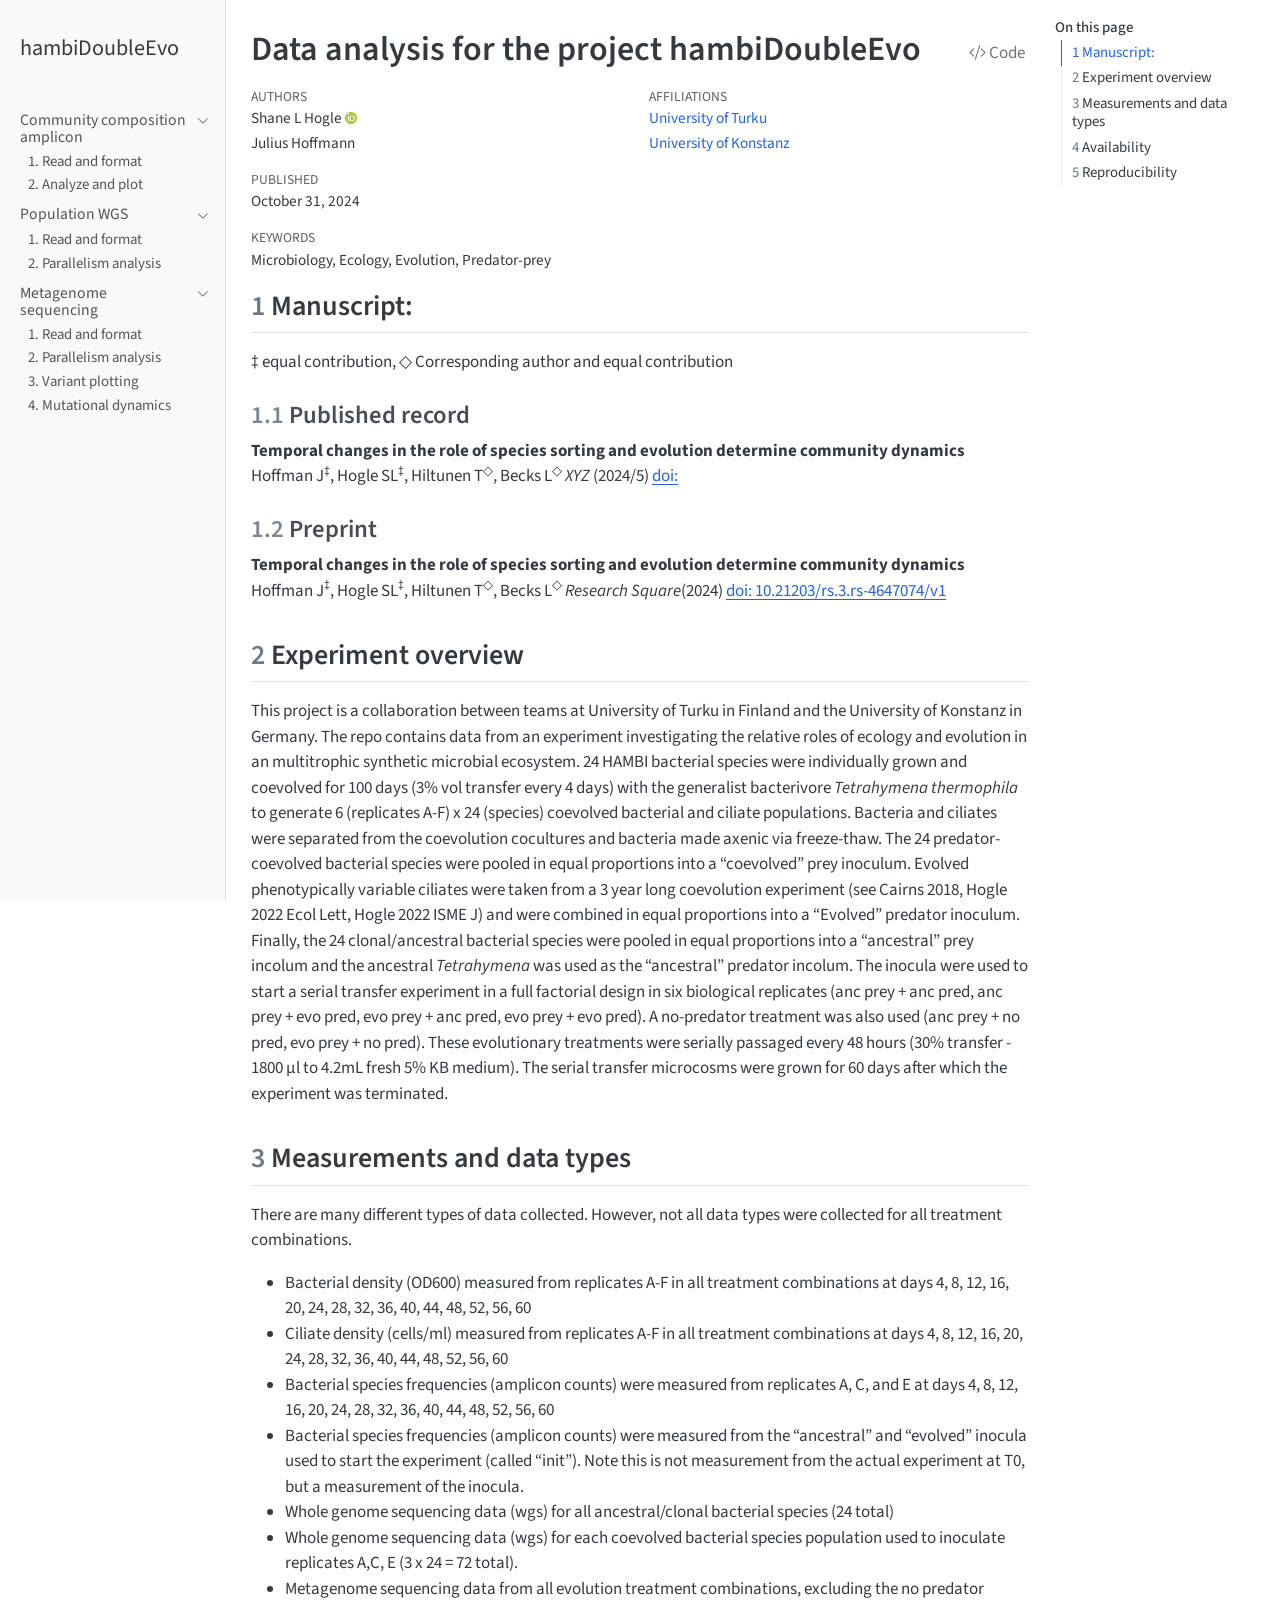
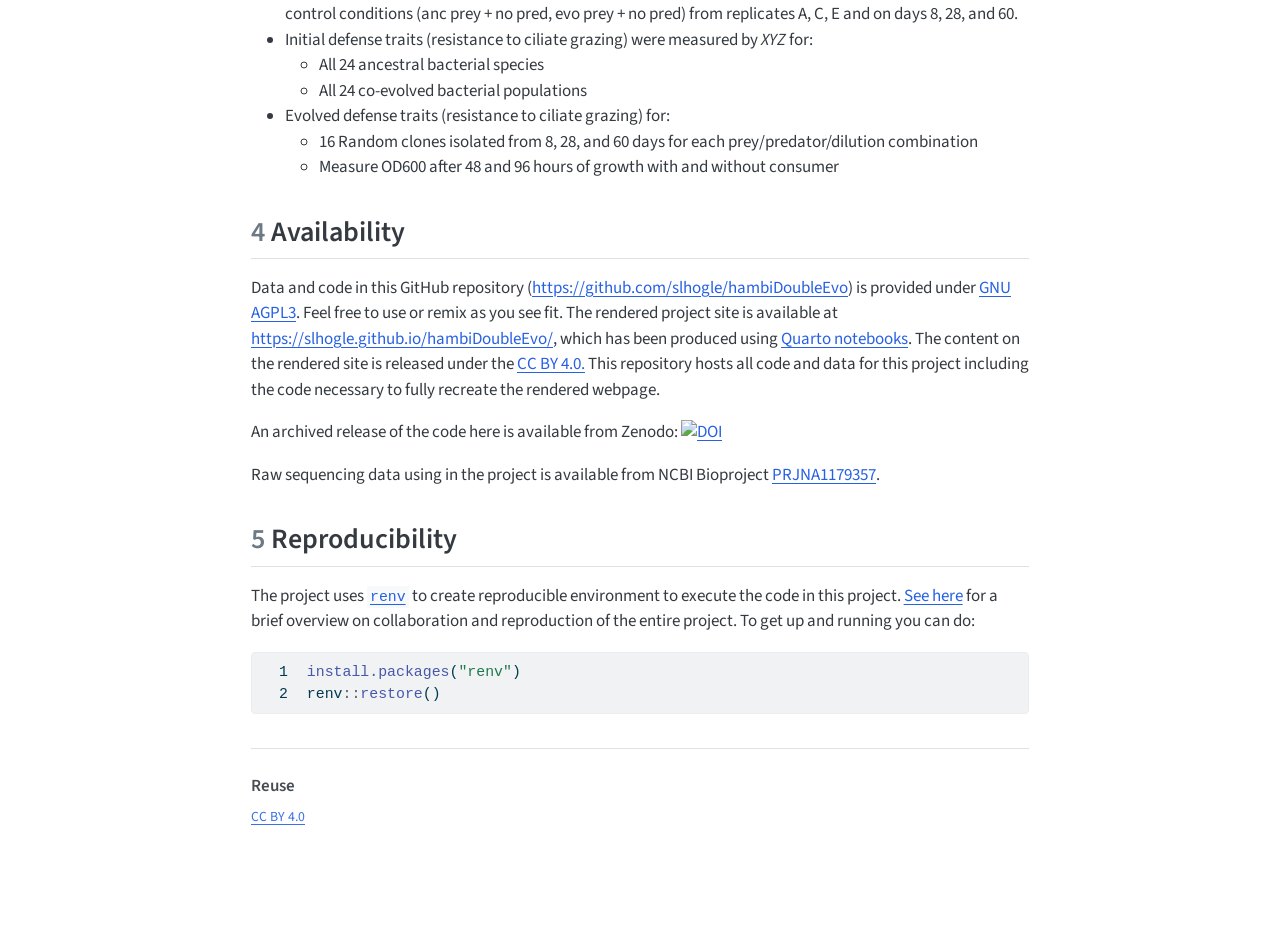
==== commit 7ec2c34b: "adding some details to readme/index" ====
--- a/docs/index.html
+++ b/docs/index.html
@@ -8,7 +8,7 @@
 
 <meta name="author" content="Shane L Hogle">
 <meta name="author" content="Julius Hoffmann">
-<meta name="dcterms.date" content="2024-10-30">
+<meta name="dcterms.date" content="2024-10-31">
 <meta name="keywords" content="Microbiology, Ecology, Evolution, Predator-prey">
 
 <title>hambiDoubleEvo - Data analysis for the project hambiDoubleEvo</title>
@@ -242,12 +242,8 @@
   </ul></li>
   <li><a href="#experiment-overview" id="toc-experiment-overview" class="nav-link" data-scroll-target="#experiment-overview"><span class="header-section-number">2</span> Experiment overview</a></li>
   <li><a href="#measurements-and-data-types" id="toc-measurements-and-data-types" class="nav-link" data-scroll-target="#measurements-and-data-types"><span class="header-section-number">3</span> Measurements and data types</a></li>
-  <li><a href="#data-and-code" id="toc-data-and-code" class="nav-link" data-scroll-target="#data-and-code"><span class="header-section-number">4</span> Data and Code</a>
-  <ul class="collapse">
-  <li><a href="#project-structure" id="toc-project-structure" class="nav-link" data-scroll-target="#project-structure"><span class="header-section-number">4.1</span> Project structure</a></li>
-  </ul></li>
-  <li><a href="#availability" id="toc-availability" class="nav-link" data-scroll-target="#availability"><span class="header-section-number">5</span> Availability</a></li>
-  <li><a href="#reproducibility" id="toc-reproducibility" class="nav-link" data-scroll-target="#reproducibility"><span class="header-section-number">6</span> Reproducibility</a></li>
+  <li><a href="#availability" id="toc-availability" class="nav-link" data-scroll-target="#availability"><span class="header-section-number">4</span> Availability</a></li>
+  <li><a href="#reproducibility" id="toc-reproducibility" class="nav-link" data-scroll-target="#reproducibility"><span class="header-section-number">5</span> Reproducibility</a></li>
   </ul>
 </nav>
     </div>
@@ -292,7 +288,7 @@
     <div>
     <div class="quarto-title-meta-heading">Published</div>
     <div class="quarto-title-meta-contents">
-      <p class="date">October 30, 2024</p>
+      <p class="date">October 31, 2024</p>
     </div>
   </div>
   
@@ -312,15 +308,16 @@
 
 <section id="manuscript" class="level2" data-number="1">
 <h2 data-number="1" class="anchored" data-anchor-id="manuscript"><span class="header-section-number">1</span> Manuscript:</h2>
+<p>‡ equal contribution, ◇ Corresponding author and equal contribution</p>
 <section id="published-record" class="level3" data-number="1.1">
 <h3 data-number="1.1" class="anchored" data-anchor-id="published-record"><span class="header-section-number">1.1</span> Published record</h3>
-<p><strong>Temporal changes in the role of species sorting and evolution determine community dynamics.</strong> Hoffman J<sup>‡</sup>, Hogle SL<sup>‡</sup>, Hiltunen T<sup>◇</sup>, Becks L<sup>◇</sup>. <em>Ecol. Lett.</em> (2024/5) <a href="">doi:</a></p>
-<p><em>‡</em> equal contribution, ◇ Corresponding author and equal contribution</p>
+<p><strong>Temporal changes in the role of species sorting and evolution determine community dynamics</strong><br>
+Hoffman J<sup>‡</sup>, Hogle SL<sup>‡</sup>, Hiltunen T<sup>◇</sup>, Becks L<sup>◇</sup> <em>XYZ</em> (2024/5) <a href="">doi:</a></p>
 </section>
 <section id="preprint" class="level3" data-number="1.2">
 <h3 data-number="1.2" class="anchored" data-anchor-id="preprint"><span class="header-section-number">1.2</span> Preprint</h3>
-<p><strong>Temporal changes in the role of species sorting and evolution determine community dynamics.</strong> Hoffman J<sup><em>‡</em></sup>, Hogle SL<sup><em>‡</em></sup>, Hiltunen T<sup>◇</sup>, Becks L<sup>◇</sup>. (2024) <a href="https://doi.org/10.1101/2023.10.31.565024">doi: 10.21203/rs.3.rs-4647074/v1</a></p>
-<p><em>‡</em> equal contribution, ◇ Corresponding author and equal contribution</p>
+<p><strong>Temporal changes in the role of species sorting and evolution determine community dynamics</strong><br>
+Hoffman J<sup>‡</sup>, Hogle SL<sup>‡</sup>, Hiltunen T<sup>◇</sup>, Becks L<sup>◇</sup> <em>Research Square</em>(2024) <a href="https://doi.org/10.21203/rs.3.rs-4647074/v1">doi: 10.21203/rs.3.rs-4647074/v1</a></p>
 </section>
 </section>
 <section id="experiment-overview" class="level2" data-number="2">
@@ -350,26 +347,14 @@
 </ul></li>
 </ul>
 </section>
-<section id="data-and-code" class="level2" data-number="4">
-<h2 data-number="4" class="anchored" data-anchor-id="data-and-code"><span class="header-section-number">4</span> Data and Code</h2>
-<p><a href="https://zenodo.org/badge/latestdoi/411568623"><img src="https://zenodo.org/badge/411568623.svg" class="img-fluid" alt="DOI"></a> Data and code here is provided under GPL3. Feel free to use or remix as you see fit.</p>
-<section id="project-structure" class="level3" data-number="4.1">
-<h3 data-number="4.1" class="anchored" data-anchor-id="project-structure"><span class="header-section-number">4.1</span> Project structure</h3>
-<ol type="1">
-<li><code>/R</code> contains R scripts</li>
-<li><code>/data</code> contains data that has been processed in some way for later use</li>
-<li><code>/_data_raw</code> contains unprocessed data scraped from compute cluster</li>
-<li><code>/figs</code> contains figures generated from R scripts</li>
-</ol>
+<section id="availability" class="level2" data-number="4">
+<h2 data-number="4" class="anchored" data-anchor-id="availability"><span class="header-section-number">4</span> Availability</h2>
+<p>Data and code in this GitHub repository (<a href="https://github.com/slhogle/hambiDoubleEvo" class="uri">https://github.com/slhogle/hambiDoubleEvo</a>) is provided under <a href="https://www.gnu.org/licenses/agpl-3.0.html">GNU AGPL3</a>. Feel free to use or remix as you see fit. The rendered project site is available at <a href="https://slhogle.github.io/hambiDoubleEvo/" class="uri">https://slhogle.github.io/hambiDoubleEvo/</a>, which has been produced using <a href="https://quarto.org/">Quarto notebooks</a>. The content on the rendered site is released under the <a href="https://creativecommons.org/licenses/by/4.0/">CC BY 4.0.</a> This repository hosts all code and data for this project including the code necessary to fully recreate the rendered webpage.</p>
+<p>An archived release of the code here is available from Zenodo: <a href="https://doi.org/10.5281/zenodo.14017296"><img src="https://zenodo.org/badge/DOI/10.5281/zenodo.14017296.svg" class="img-fluid" alt="DOI"></a></p>
+<p>Raw sequencing data using in the project is available from NCBI Bioproject <a href="https://www.ncbi.nlm.nih.gov/bioproject/PRJNA1179357">PRJNA1179357</a>.</p>
 </section>
-</section>
-<section id="availability" class="level2" data-number="5">
-<h2 data-number="5" class="anchored" data-anchor-id="availability"><span class="header-section-number">5</span> Availability</h2>
-<p>The rendered project site is available at <a href="https://slhogle.github.io/hambiDoubleEvo/" class="uri">https://slhogle.github.io/hambiDoubleEvo/</a>. The website has been produced using <a href="https://quarto.org/">Quarto notebooks</a>.</p>
-<p>This GitLab repository (<a href="https://github.com/slhogle/hambiDoubleEvo" class="uri">https://github.com/slhogle/hambiDoubleEvo</a>) hosts the code and data for this project. The rendered webpage can be fully recreated using the code at <a href="https://github.com/slhogle/hambiDoubleEvo" class="uri">https://github.com/slhogle/hambiDoubleEvo</a>.</p>
-</section>
-<section id="reproducibility" class="level2" data-number="6">
-<h2 data-number="6" class="anchored" data-anchor-id="reproducibility"><span class="header-section-number">6</span> Reproducibility</h2>
+<section id="reproducibility" class="level2" data-number="5">
+<h2 data-number="5" class="anchored" data-anchor-id="reproducibility"><span class="header-section-number">5</span> Reproducibility</h2>
 <p>The project uses <a href="https://rstudio.github.io/renv/index.html"><code>renv</code></a> to create reproducible environment to execute the code in this project. <a href="https://rstudio.github.io/renv/articles/renv.html#collaboration">See here</a> for a brief overview on collaboration and reproduction of the entire project. To get up and running you can do:</p>
 <div class="sourceCode" id="cb1"><pre class="sourceCode numberSource r number-lines code-with-copy"><code class="sourceCode r"><span id="cb1-1"><a href="#cb1-1"></a><span class="fu">install.packages</span>(<span class="st">"renv"</span>)</span>
 <span id="cb1-2"><a href="#cb1-2"></a>renv<span class="sc">::</span><span class="fu">restore</span>()</span></code><button title="Copy to Clipboard" class="code-copy-button"><i class="bi"></i></button></pre></div>
@@ -879,17 +864,17 @@
 <span id="cb2-37"><a href="#cb2-37"></a></span>
 <span id="cb2-38"><a href="#cb2-38"></a><span class="fu">## Manuscript:</span></span>
 <span id="cb2-39"><a href="#cb2-39"></a></span>
-<span id="cb2-40"><a href="#cb2-40"></a><span class="fu">### Published record</span></span>
+<span id="cb2-40"><a href="#cb2-40"></a>‡ equal contribution, ◇ Corresponding author and equal contribution</span>
 <span id="cb2-41"><a href="#cb2-41"></a></span>
-<span id="cb2-42"><a href="#cb2-42"></a>**Temporal changes in the role of species sorting and evolution determine community dynamics.** Hoffman J^‡^, Hogle SL^‡^, Hiltunen T^◇^, Becks L^◇^. *Ecol. Lett.* (2024/5) <span class="co">[</span><span class="ot">doi:</span><span class="co">]()</span></span>
+<span id="cb2-42"><a href="#cb2-42"></a><span class="fu">### Published record</span></span>
 <span id="cb2-43"><a href="#cb2-43"></a></span>
-<span id="cb2-44"><a href="#cb2-44"></a>*‡* equal contribution, ◇ Corresponding author and equal contribution</span>
-<span id="cb2-45"><a href="#cb2-45"></a></span>
-<span id="cb2-46"><a href="#cb2-46"></a><span class="fu">### Preprint</span></span>
-<span id="cb2-47"><a href="#cb2-47"></a></span>
-<span id="cb2-48"><a href="#cb2-48"></a>**Temporal changes in the role of species sorting and evolution determine community dynamics.** Hoffman J^*‡*^, Hogle SL^*‡*^, Hiltunen T^◇^, Becks L^◇^. (2024) <span class="co">[</span><span class="ot">doi: 10.21203/rs.3.rs-4647074/v1</span><span class="co">](https://doi.org/10.1101/2023.10.31.565024)</span></span>
-<span id="cb2-49"><a href="#cb2-49"></a></span>
-<span id="cb2-50"><a href="#cb2-50"></a>*‡* equal contribution, ◇ Corresponding author and equal contribution</span>
+<span id="cb2-44"><a href="#cb2-44"></a>**Temporal changes in the role of species sorting and evolution determine community dynamics**\</span>
+<span id="cb2-45"><a href="#cb2-45"></a>Hoffman J^‡^, Hogle SL^‡^, Hiltunen T^◇^, Becks L^◇^ *XYZ* (2024/5) <span class="co">[</span><span class="ot">doi:</span><span class="co">]()</span></span>
+<span id="cb2-46"><a href="#cb2-46"></a></span>
+<span id="cb2-47"><a href="#cb2-47"></a><span class="fu">### Preprint</span></span>
+<span id="cb2-48"><a href="#cb2-48"></a></span>
+<span id="cb2-49"><a href="#cb2-49"></a>**Temporal changes in the role of species sorting and evolution determine community dynamics**\</span>
+<span id="cb2-50"><a href="#cb2-50"></a>Hoffman J^‡^, Hogle SL^‡^, Hiltunen T^◇^, Becks L^◇^ *Research Square*(2024) <span class="co">[</span><span class="ot">doi: 10.21203/rs.3.rs-4647074/v1</span><span class="co">](https://doi.org/10.21203/rs.3.rs-4647074/v1)</span></span>
 <span id="cb2-51"><a href="#cb2-51"></a></span>
 <span id="cb2-52"><a href="#cb2-52"></a><span class="fu">## Experiment overview</span></span>
 <span id="cb2-53"><a href="#cb2-53"></a></span>
@@ -913,31 +898,24 @@
 <span id="cb2-71"><a href="#cb2-71"></a><span class="ss">    -   </span>16 Random clones isolated from 8, 28, and 60 days for each prey/predator/dilution combination</span>
 <span id="cb2-72"><a href="#cb2-72"></a><span class="ss">    -   </span>Measure OD600 after 48 and 96 hours of growth with and without consumer</span>
 <span id="cb2-73"><a href="#cb2-73"></a></span>
-<span id="cb2-74"><a href="#cb2-74"></a><span class="fu">## Data and Code</span></span>
+<span id="cb2-74"><a href="#cb2-74"></a><span class="fu">## Availability</span></span>
 <span id="cb2-75"><a href="#cb2-75"></a></span>
-<span id="cb2-76"><a href="#cb2-76"></a><span class="co">[</span><span class="al">![DOI](https://zenodo.org/badge/411568623.svg)</span><span class="co">](https://zenodo.org/badge/latestdoi/411568623)</span> Data and code here is provided under GPL3. Feel free to use or remix as you see fit.</span>
-<span id="cb2-77"><a href="#cb2-77"></a></span>
-<span id="cb2-78"><a href="#cb2-78"></a><span class="fu">### Project structure</span></span>
+<span id="cb2-76"><a href="#cb2-76"></a>Data and code in this GitHub repository (<span class="ot">&lt;https://github.com/slhogle/hambiDoubleEvo&gt;</span>) is provided under <span class="co">[</span><span class="ot">GNU AGPL3</span><span class="co">](https://www.gnu.org/licenses/agpl-3.0.html)</span>. Feel free to use or remix as you see fit. </span>
+<span id="cb2-77"><a href="#cb2-77"></a>The rendered project site is available at <span class="ot">&lt;https://slhogle.github.io/hambiDoubleEvo/&gt;</span>, which has been produced using <span class="co">[</span><span class="ot">Quarto notebooks</span><span class="co">](https://quarto.org/)</span>. The content on the rendered site is released under the <span class="co">[</span><span class="ot">CC BY 4.0.</span><span class="co">](https://creativecommons.org/licenses/by/4.0/)</span></span>
+<span id="cb2-78"><a href="#cb2-78"></a>This repository hosts all code and data for this project including the code necessary to fully recreate the rendered webpage.</span>
 <span id="cb2-79"><a href="#cb2-79"></a></span>
-<span id="cb2-80"><a href="#cb2-80"></a><span class="ss">1.  </span><span class="in">`/R`</span> contains R scripts</span>
-<span id="cb2-81"><a href="#cb2-81"></a><span class="ss">2.  </span><span class="in">`/data`</span> contains data that has been processed in some way for later use</span>
-<span id="cb2-82"><a href="#cb2-82"></a><span class="ss">3.  </span><span class="in">`/_data_raw`</span> contains unprocessed data scraped from compute cluster</span>
-<span id="cb2-83"><a href="#cb2-83"></a><span class="ss">4.  </span><span class="in">`/figs`</span> contains figures generated from R scripts</span>
-<span id="cb2-84"><a href="#cb2-84"></a></span>
-<span id="cb2-85"><a href="#cb2-85"></a><span class="fu">## Availability</span></span>
-<span id="cb2-86"><a href="#cb2-86"></a></span>
-<span id="cb2-87"><a href="#cb2-87"></a>The rendered project site is available at <span class="ot">&lt;https://slhogle.github.io/hambiDoubleEvo/&gt;</span>. The website has been produced using <span class="co">[</span><span class="ot">Quarto notebooks</span><span class="co">](https://quarto.org/)</span>.</span>
-<span id="cb2-88"><a href="#cb2-88"></a></span>
-<span id="cb2-89"><a href="#cb2-89"></a>This GitLab repository (<span class="ot">&lt;https://github.com/slhogle/hambiDoubleEvo&gt;</span>) hosts the code and data for this project. The rendered webpage can be fully recreated using the code at <span class="ot">&lt;https://github.com/slhogle/hambiDoubleEvo&gt;</span>.</span>
-<span id="cb2-90"><a href="#cb2-90"></a></span>
-<span id="cb2-91"><a href="#cb2-91"></a><span class="fu">## Reproducibility</span></span>
-<span id="cb2-92"><a href="#cb2-92"></a></span>
-<span id="cb2-93"><a href="#cb2-93"></a>The project uses <span class="co">[</span><span class="ot">`renv`</span><span class="co">](https://rstudio.github.io/renv/index.html)</span> to create reproducible environment to execute the code in this project. <span class="co">[</span><span class="ot">See here</span><span class="co">](https://rstudio.github.io/renv/articles/renv.html#collaboration)</span> for a brief overview on collaboration and reproduction of the entire project. To get up and running you can do:</span>
-<span id="cb2-94"><a href="#cb2-94"></a></span>
-<span id="cb2-95"><a href="#cb2-95"></a><span class="in">``` r</span></span>
-<span id="cb2-96"><a href="#cb2-96"></a><span class="fu">install.packages</span>(<span class="st">"renv"</span>)</span>
-<span id="cb2-97"><a href="#cb2-97"></a>renv<span class="sc">::</span><span class="fu">restore</span>()</span>
-<span id="cb2-98"><a href="#cb2-98"></a><span class="in">```</span></span></code><button title="Copy to Clipboard" class="code-copy-button"><i class="bi"></i></button></pre></div>
+<span id="cb2-80"><a href="#cb2-80"></a>An archived release of the code here is available from Zenodo: <span class="co">[</span><span class="al">![DOI](https://zenodo.org/badge/DOI/10.5281/zenodo.14017296.svg)</span><span class="co">](https://doi.org/10.5281/zenodo.14017296)</span> </span>
+<span id="cb2-81"><a href="#cb2-81"></a></span>
+<span id="cb2-82"><a href="#cb2-82"></a>Raw sequencing data using in the project is available from NCBI Bioproject <span class="co">[</span><span class="ot">PRJNA1179357</span><span class="co">](https://www.ncbi.nlm.nih.gov/bioproject/PRJNA1179357)</span>.</span>
+<span id="cb2-83"><a href="#cb2-83"></a></span>
+<span id="cb2-84"><a href="#cb2-84"></a><span class="fu">## Reproducibility</span></span>
+<span id="cb2-85"><a href="#cb2-85"></a></span>
+<span id="cb2-86"><a href="#cb2-86"></a>The project uses <span class="co">[</span><span class="ot">`renv`</span><span class="co">](https://rstudio.github.io/renv/index.html)</span> to create reproducible environment to execute the code in this project. <span class="co">[</span><span class="ot">See here</span><span class="co">](https://rstudio.github.io/renv/articles/renv.html#collaboration)</span> for a brief overview on collaboration and reproduction of the entire project. To get up and running you can do:</span>
+<span id="cb2-87"><a href="#cb2-87"></a></span>
+<span id="cb2-88"><a href="#cb2-88"></a><span class="in">``` r</span></span>
+<span id="cb2-89"><a href="#cb2-89"></a><span class="fu">install.packages</span>(<span class="st">"renv"</span>)</span>
+<span id="cb2-90"><a href="#cb2-90"></a>renv<span class="sc">::</span><span class="fu">restore</span>()</span>
+<span id="cb2-91"><a href="#cb2-91"></a><span class="in">```</span></span></code><button title="Copy to Clipboard" class="code-copy-button"><i class="bi"></i></button></pre></div>
 </div></div></div></div></div>
 </div> <!-- /content -->
 
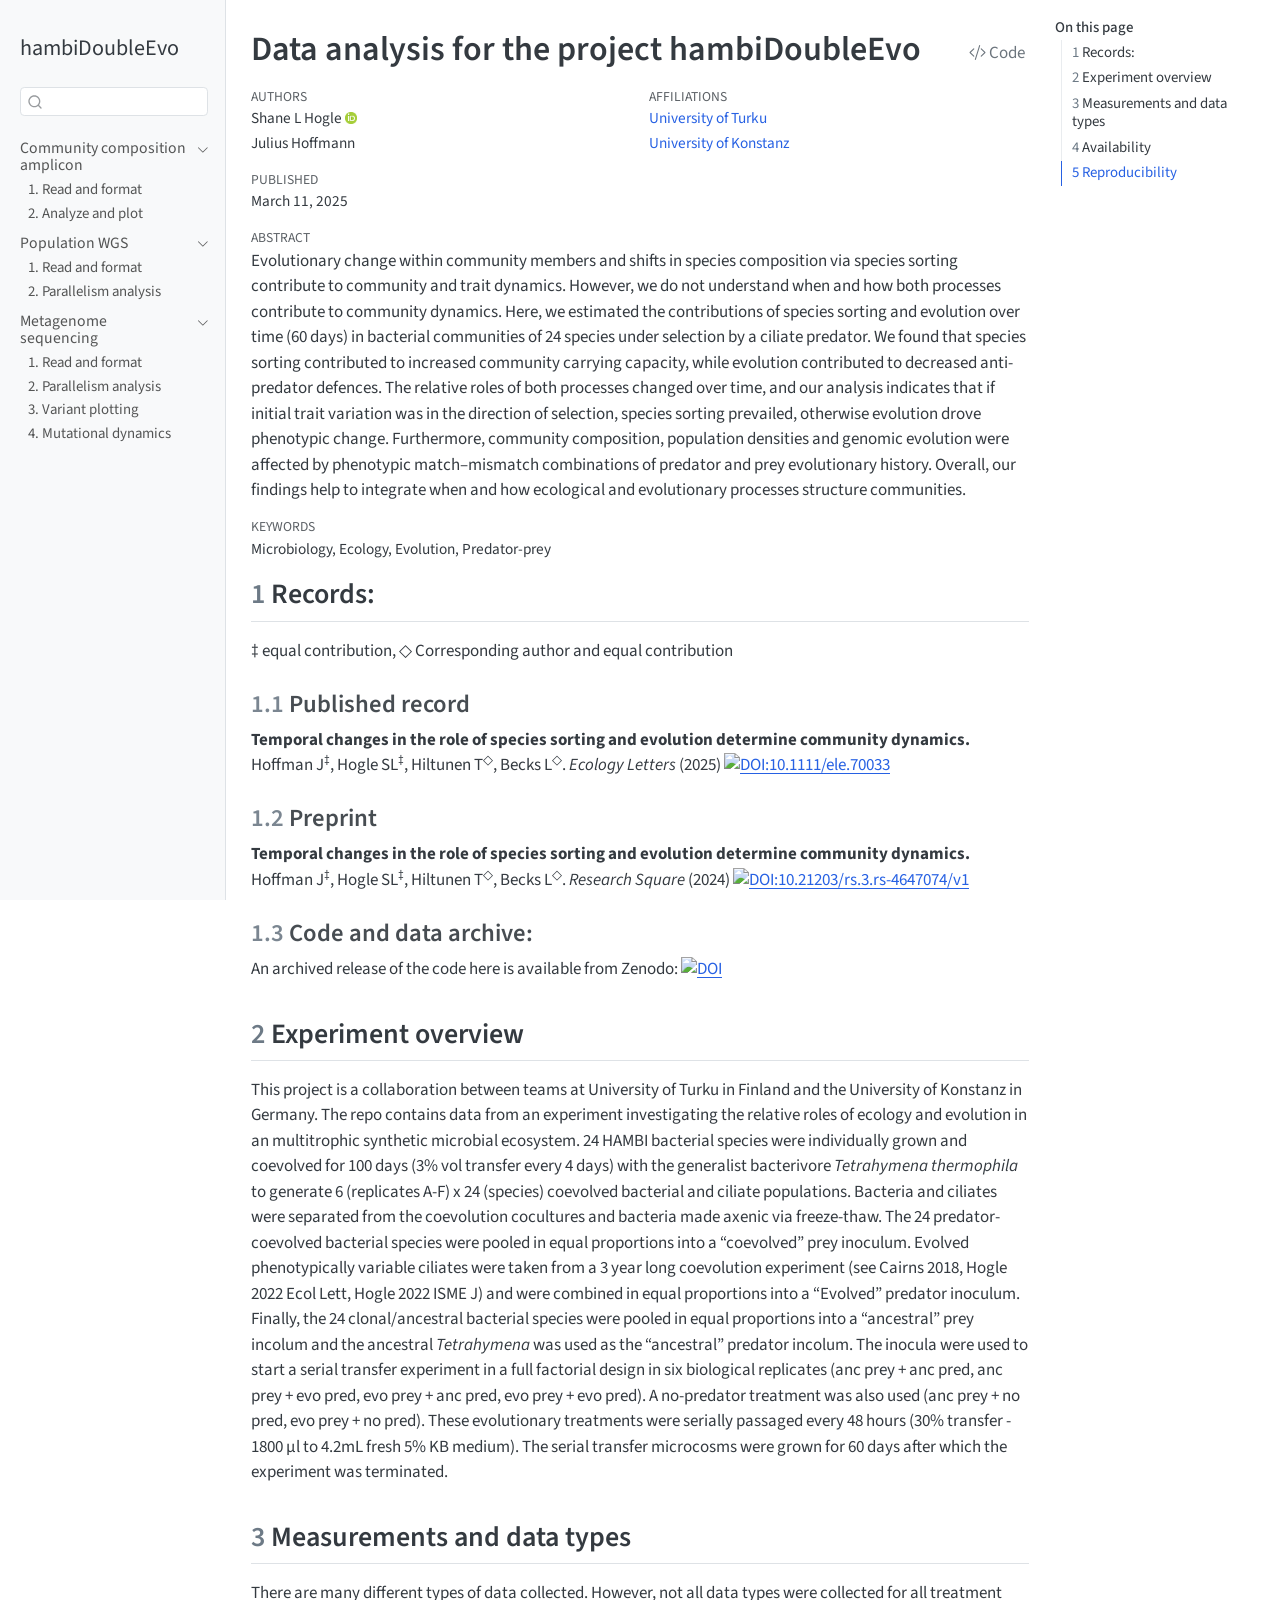
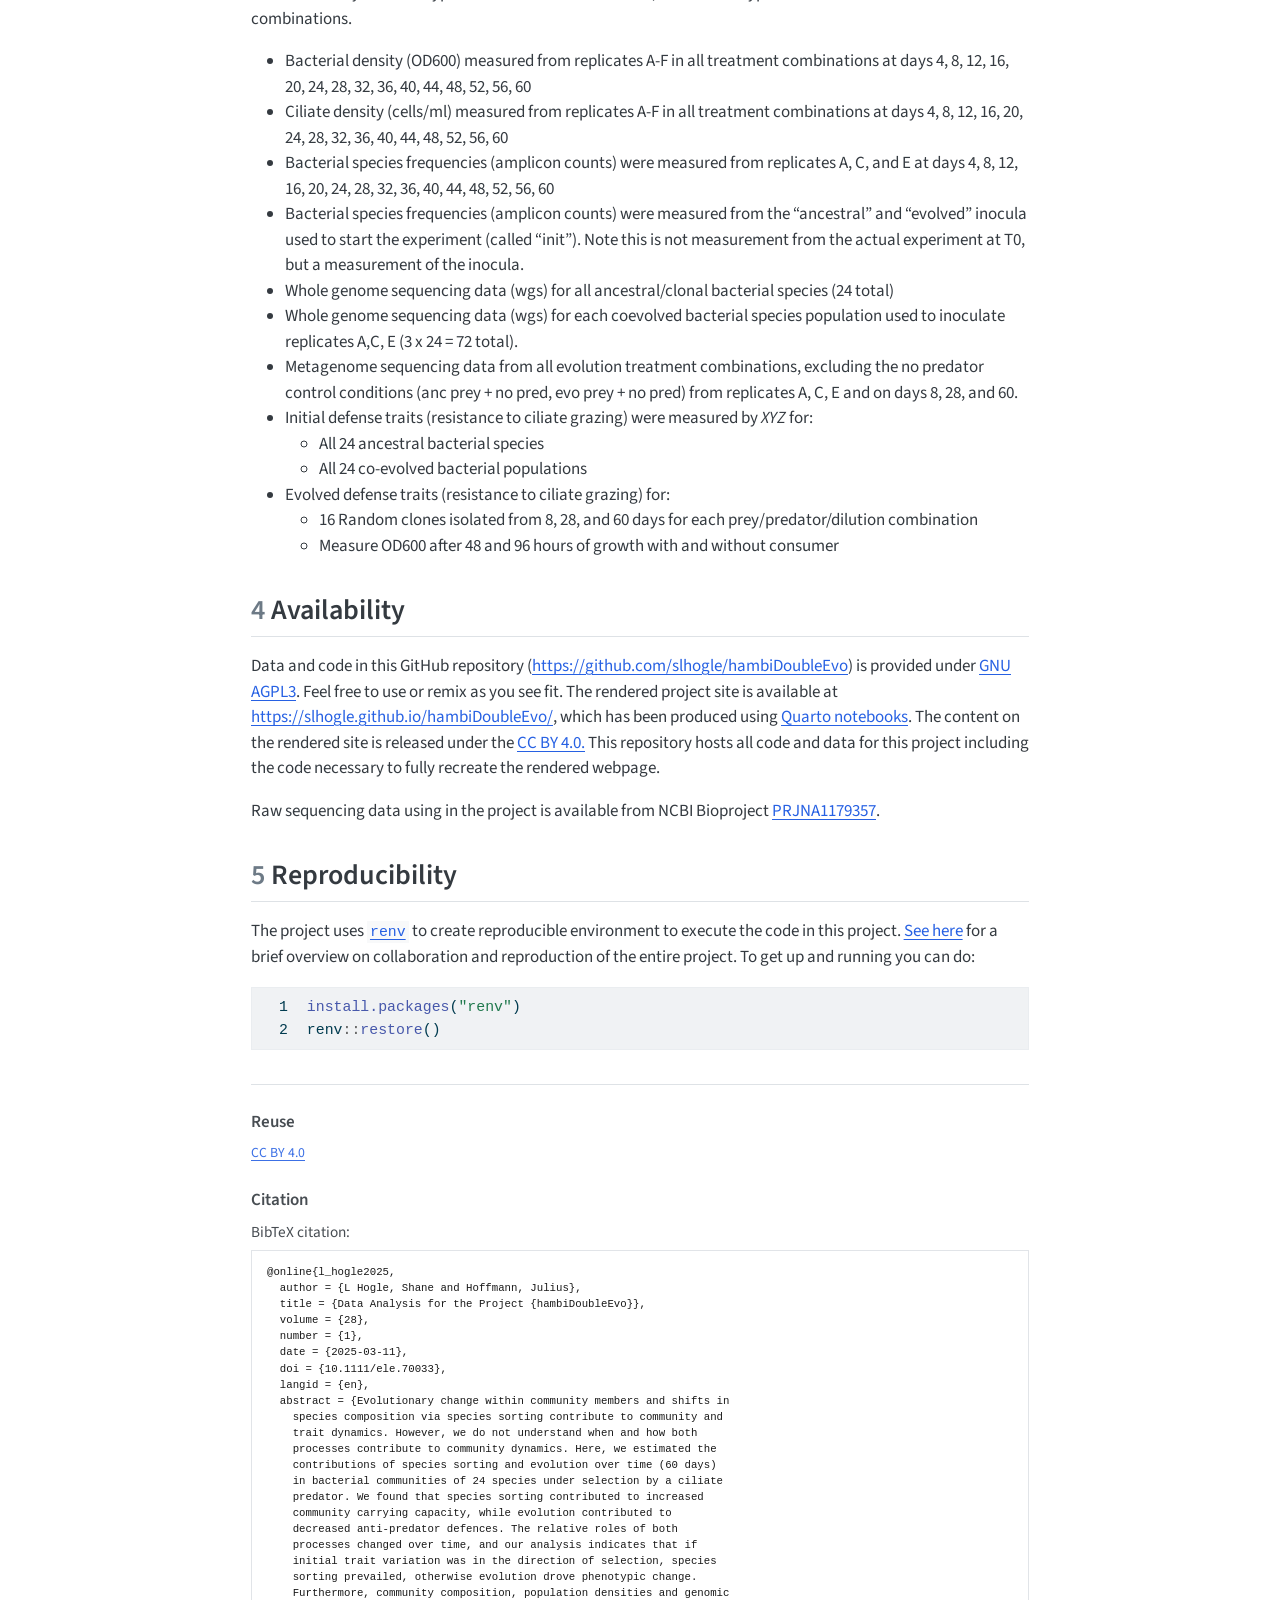
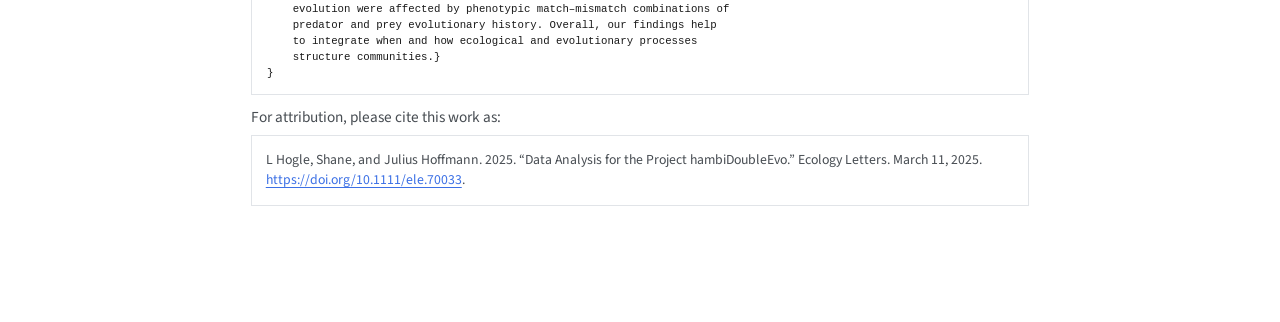
==== commit 37d7585d: "Final repo version upon publication in Ecology Letters" ====
--- a/docs/index.html
+++ b/docs/index.html
@@ -2,16 +2,16 @@
 <html xmlns="http://www.w3.org/1999/xhtml" lang="en" xml:lang="en"><head>
 
 <meta charset="utf-8">
-<meta name="generator" content="quarto-1.4.553">
+<meta name="generator" content="quarto-1.6.42">
 
 <meta name="viewport" content="width=device-width, initial-scale=1.0, user-scalable=yes">
 
 <meta name="author" content="Shane L Hogle">
 <meta name="author" content="Julius Hoffmann">
-<meta name="dcterms.date" content="2024-10-31">
+<meta name="dcterms.date" content="2025-03-11">
 <meta name="keywords" content="Microbiology, Ecology, Evolution, Predator-prey">
 
-<title>hambiDoubleEvo - Data analysis for the project hambiDoubleEvo</title>
+<title>Data analysis for the project hambiDoubleEvo – hambiDoubleEvo</title>
 <style>
 code{white-space: pre-wrap;}
 span.smallcaps{font-variant: small-caps;}
@@ -37,7 +37,7 @@
 }
 @media print {
 pre > code.sourceCode { white-space: pre-wrap; }
-pre > code.sourceCode > span { text-indent: -5em; padding-left: 5em; }
+pre > code.sourceCode > span { display: inline-block; text-indent: -5em; padding-left: 5em; }
 }
 pre.numberSource code
   { counter-reset: source-line 0; }
@@ -73,10 +73,10 @@
 <script src="site_libs/quarto-html/tippy.umd.min.js"></script>
 <script src="site_libs/quarto-html/anchor.min.js"></script>
 <link href="site_libs/quarto-html/tippy.css" rel="stylesheet">
-<link href="site_libs/quarto-html/quarto-syntax-highlighting.css" rel="stylesheet" id="quarto-text-highlighting-styles">
+<link href="site_libs/quarto-html/quarto-syntax-highlighting-2f5df379a58b258e96c21c0638c20c03.css" rel="stylesheet" id="quarto-text-highlighting-styles">
 <script src="site_libs/bootstrap/bootstrap.min.js"></script>
 <link href="site_libs/bootstrap/bootstrap-icons.css" rel="stylesheet">
-<link href="site_libs/bootstrap/bootstrap.min.css" rel="stylesheet" id="quarto-bootstrap" data-mode="light">
+<link href="site_libs/bootstrap/bootstrap-1f23bf93a17969024013c136d185e5ce.min.css" rel="stylesheet" append-hash="true" id="quarto-bootstrap" data-mode="light">
 <script id="quarto-search-options" type="application/json">{
   "location": "sidebar",
   "copy-button": false,
@@ -114,15 +114,15 @@
   <header id="quarto-header" class="headroom fixed-top">
   <nav class="quarto-secondary-nav">
     <div class="container-fluid d-flex">
-      <button type="button" class="quarto-btn-toggle btn" data-bs-toggle="collapse" data-bs-target=".quarto-sidebar-collapse-item" aria-controls="quarto-sidebar" aria-expanded="false" aria-label="Toggle sidebar navigation" onclick="if (window.quartoToggleHeadroom) { window.quartoToggleHeadroom(); }">
+      <button type="button" class="quarto-btn-toggle btn" data-bs-toggle="collapse" role="button" data-bs-target=".quarto-sidebar-collapse-item" aria-controls="quarto-sidebar" aria-expanded="false" aria-label="Toggle sidebar navigation" onclick="if (window.quartoToggleHeadroom) { window.quartoToggleHeadroom(); }">
         <i class="bi bi-layout-text-sidebar-reverse"></i>
       </button>
         <nav class="quarto-page-breadcrumbs" aria-label="breadcrumb"><ol class="breadcrumb"><li class="breadcrumb-item">
       hambiDoubleEvo
       </li></ol></nav>
-        <a class="flex-grow-1" role="button" data-bs-toggle="collapse" data-bs-target=".quarto-sidebar-collapse-item" aria-controls="quarto-sidebar" aria-expanded="false" aria-label="Toggle sidebar navigation" onclick="if (window.quartoToggleHeadroom) { window.quartoToggleHeadroom(); }">      
+        <a class="flex-grow-1" role="navigation" data-bs-toggle="collapse" data-bs-target=".quarto-sidebar-collapse-item" aria-controls="quarto-sidebar" aria-expanded="false" aria-label="Toggle sidebar navigation" onclick="if (window.quartoToggleHeadroom) { window.quartoToggleHeadroom(); }">      
         </a>
-      <button type="button" class="btn quarto-search-button" aria-label="" onclick="window.quartoOpenSearch();">
+      <button type="button" class="btn quarto-search-button" aria-label="Search" onclick="window.quartoOpenSearch();">
         <i class="bi bi-search"></i>
       </button>
     </div>
@@ -146,9 +146,9 @@
     <ul class="list-unstyled mt-1">
         <li class="sidebar-item sidebar-item-section">
       <div class="sidebar-item-container"> 
-            <a class="sidebar-item-text sidebar-link text-start" data-bs-toggle="collapse" data-bs-target="#quarto-sidebar-section-1" aria-expanded="true">
+            <a class="sidebar-item-text sidebar-link text-start" data-bs-toggle="collapse" data-bs-target="#quarto-sidebar-section-1" role="navigation" aria-expanded="true">
  <span class="menu-text">Community composition amplicon</span></a>
-          <a class="sidebar-item-toggle text-start" data-bs-toggle="collapse" data-bs-target="#quarto-sidebar-section-1" aria-expanded="true" aria-label="Toggle section">
+          <a class="sidebar-item-toggle text-start" data-bs-toggle="collapse" data-bs-target="#quarto-sidebar-section-1" role="navigation" aria-expanded="true" aria-label="Toggle section">
             <i class="bi bi-chevron-right ms-2"></i>
           </a> 
       </div>
@@ -169,9 +169,9 @@
   </li>
         <li class="sidebar-item sidebar-item-section">
       <div class="sidebar-item-container"> 
-            <a class="sidebar-item-text sidebar-link text-start" data-bs-toggle="collapse" data-bs-target="#quarto-sidebar-section-2" aria-expanded="true">
+            <a class="sidebar-item-text sidebar-link text-start" data-bs-toggle="collapse" data-bs-target="#quarto-sidebar-section-2" role="navigation" aria-expanded="true">
  <span class="menu-text">Population WGS</span></a>
-          <a class="sidebar-item-toggle text-start" data-bs-toggle="collapse" data-bs-target="#quarto-sidebar-section-2" aria-expanded="true" aria-label="Toggle section">
+          <a class="sidebar-item-toggle text-start" data-bs-toggle="collapse" data-bs-target="#quarto-sidebar-section-2" role="navigation" aria-expanded="true" aria-label="Toggle section">
             <i class="bi bi-chevron-right ms-2"></i>
           </a> 
       </div>
@@ -192,9 +192,9 @@
   </li>
         <li class="sidebar-item sidebar-item-section">
       <div class="sidebar-item-container"> 
-            <a class="sidebar-item-text sidebar-link text-start" data-bs-toggle="collapse" data-bs-target="#quarto-sidebar-section-3" aria-expanded="true">
+            <a class="sidebar-item-text sidebar-link text-start" data-bs-toggle="collapse" data-bs-target="#quarto-sidebar-section-3" role="navigation" aria-expanded="true">
  <span class="menu-text">Metagenome sequencing</span></a>
-          <a class="sidebar-item-toggle text-start" data-bs-toggle="collapse" data-bs-target="#quarto-sidebar-section-3" aria-expanded="true" aria-label="Toggle section">
+          <a class="sidebar-item-toggle text-start" data-bs-toggle="collapse" data-bs-target="#quarto-sidebar-section-3" role="navigation" aria-expanded="true" aria-label="Toggle section">
             <i class="bi bi-chevron-right ms-2"></i>
           </a> 
       </div>
@@ -235,10 +235,11 @@
     <h2 id="toc-title">On this page</h2>
    
   <ul>
-  <li><a href="#manuscript" id="toc-manuscript" class="nav-link active" data-scroll-target="#manuscript"><span class="header-section-number">1</span> Manuscript:</a>
+  <li><a href="#records" id="toc-records" class="nav-link active" data-scroll-target="#records"><span class="header-section-number">1</span> Records:</a>
   <ul class="collapse">
   <li><a href="#published-record" id="toc-published-record" class="nav-link" data-scroll-target="#published-record"><span class="header-section-number">1.1</span> Published record</a></li>
   <li><a href="#preprint" id="toc-preprint" class="nav-link" data-scroll-target="#preprint"><span class="header-section-number">1.2</span> Preprint</a></li>
+  <li><a href="#code-and-data-archive" id="toc-code-and-data-archive" class="nav-link" data-scroll-target="#code-and-data-archive"><span class="header-section-number">1.3</span> Code and data archive:</a></li>
   </ul></li>
   <li><a href="#experiment-overview" id="toc-experiment-overview" class="nav-link" data-scroll-target="#experiment-overview"><span class="header-section-number">2</span> Experiment overview</a></li>
   <li><a href="#measurements-and-data-types" id="toc-measurements-and-data-types" class="nav-link" data-scroll-target="#measurements-and-data-types"><span class="header-section-number">3</span> Measurements and data types</a></li>
@@ -288,13 +289,19 @@
     <div>
     <div class="quarto-title-meta-heading">Published</div>
     <div class="quarto-title-meta-contents">
-      <p class="date">October 31, 2024</p>
+      <p class="date">March 11, 2025</p>
     </div>
   </div>
   
     
   </div>
   
+<div>
+  <div class="abstract">
+    <div class="block-title">Abstract</div>
+    Evolutionary change within community members and shifts in species composition via species sorting contribute to community and trait dynamics. However, we do not understand when and how both processes contribute to community dynamics. Here, we estimated the contributions of species sorting and evolution over time (60 days) in bacterial communities of 24 species under selection by a ciliate predator. We found that species sorting contributed to increased community carrying capacity, while evolution contributed to decreased anti-predator defences. The relative roles of both processes changed over time, and our analysis indicates that if initial trait variation was in the direction of selection, species sorting prevailed, otherwise evolution drove phenotypic change. Furthermore, community composition, population densities and genomic evolution were affected by phenotypic match–mismatch combinations of predator and prey evolutionary history. Overall, our findings help to integrate when and how ecological and evolutionary processes structure communities.
+  </div>
+</div>
 
 <div>
   <div class="keywords">
@@ -306,18 +313,22 @@
 </header>
 
 
-<section id="manuscript" class="level2" data-number="1">
-<h2 data-number="1" class="anchored" data-anchor-id="manuscript"><span class="header-section-number">1</span> Manuscript:</h2>
+<section id="records" class="level2" data-number="1">
+<h2 data-number="1" class="anchored" data-anchor-id="records"><span class="header-section-number">1</span> Records:</h2>
 <p>‡ equal contribution, ◇ Corresponding author and equal contribution</p>
 <section id="published-record" class="level3" data-number="1.1">
 <h3 data-number="1.1" class="anchored" data-anchor-id="published-record"><span class="header-section-number">1.1</span> Published record</h3>
-<p><strong>Temporal changes in the role of species sorting and evolution determine community dynamics</strong><br>
-Hoffman J<sup>‡</sup>, Hogle SL<sup>‡</sup>, Hiltunen T<sup>◇</sup>, Becks L<sup>◇</sup> <em>XYZ</em> (2024/5) <a href="">doi:</a></p>
+<p><strong>Temporal changes in the role of species sorting and evolution determine community dynamics.</strong><br>
+Hoffman J<sup>‡</sup>, Hogle SL<sup>‡</sup>, Hiltunen T<sup>◇</sup>, Becks L<sup>◇</sup>. <em>Ecology Letters</em> (2025) <a href="https://doi.org/10.1111/ele.70033"><img src="https://img.shields.io/badge/DOI-10.1111/ele.70033-4F761F.svg" class="img-fluid" alt="DOI:10.1111/ele.70033"></a></p>
 </section>
 <section id="preprint" class="level3" data-number="1.2">
 <h3 data-number="1.2" class="anchored" data-anchor-id="preprint"><span class="header-section-number">1.2</span> Preprint</h3>
-<p><strong>Temporal changes in the role of species sorting and evolution determine community dynamics</strong><br>
-Hoffman J<sup>‡</sup>, Hogle SL<sup>‡</sup>, Hiltunen T<sup>◇</sup>, Becks L<sup>◇</sup> <em>Research Square</em>(2024) <a href="https://doi.org/10.21203/rs.3.rs-4647074/v1">doi: 10.21203/rs.3.rs-4647074/v1</a></p>
+<p><strong>Temporal changes in the role of species sorting and evolution determine community dynamics.</strong><br>
+Hoffman J<sup>‡</sup>, Hogle SL<sup>‡</sup>, Hiltunen T<sup>◇</sup>, Becks L<sup>◇</sup>. <em>Research Square</em> (2024) <a href="https://doi.org/10.21203/rs.3.rs-4647074/v1"><img src="https://img.shields.io/badge/DOI-10.21203/rs.3.rs--4647074/v1-B31B1B.svg" class="img-fluid" alt="DOI:10.21203/rs.3.rs-4647074/v1"></a></p>
+</section>
+<section id="code-and-data-archive" class="level3" data-number="1.3">
+<h3 data-number="1.3" class="anchored" data-anchor-id="code-and-data-archive"><span class="header-section-number">1.3</span> Code and data archive:</h3>
+<p>An archived release of the code here is available from Zenodo:&nbsp;<a href="https://doi.org/10.5281/zenodo.14017296"><img src="https://zenodo.org/badge/DOI/10.5281/zenodo.14017296.svg" class="img-fluid" alt="DOI"></a></p>
 </section>
 </section>
 <section id="experiment-overview" class="level2" data-number="2">
@@ -350,7 +361,6 @@
 <section id="availability" class="level2" data-number="4">
 <h2 data-number="4" class="anchored" data-anchor-id="availability"><span class="header-section-number">4</span> Availability</h2>
 <p>Data and code in this GitHub repository (<a href="https://github.com/slhogle/hambiDoubleEvo" class="uri">https://github.com/slhogle/hambiDoubleEvo</a>) is provided under <a href="https://www.gnu.org/licenses/agpl-3.0.html">GNU AGPL3</a>. Feel free to use or remix as you see fit. The rendered project site is available at <a href="https://slhogle.github.io/hambiDoubleEvo/" class="uri">https://slhogle.github.io/hambiDoubleEvo/</a>, which has been produced using <a href="https://quarto.org/">Quarto notebooks</a>. The content on the rendered site is released under the <a href="https://creativecommons.org/licenses/by/4.0/">CC BY 4.0.</a> This repository hosts all code and data for this project including the code necessary to fully recreate the rendered webpage.</p>
-<p>An archived release of the code here is available from Zenodo: <a href="https://doi.org/10.5281/zenodo.14017296"><img src="https://zenodo.org/badge/DOI/10.5281/zenodo.14017296.svg" class="img-fluid" alt="DOI"></a></p>
 <p>Raw sequencing data using in the project is available from NCBI Bioproject <a href="https://www.ncbi.nlm.nih.gov/bioproject/PRJNA1179357">PRJNA1179357</a>.</p>
 </section>
 <section id="reproducibility" class="level2" data-number="5">
@@ -364,7 +374,36 @@
 
 </section>
 
-<div id="quarto-appendix" class="default"><section class="quarto-appendix-contents" id="quarto-reuse"><h2 class="anchored quarto-appendix-heading">Reuse</h2><div class="quarto-appendix-contents"><div><a rel="license" href="https://creativecommons.org/licenses/by/4.0/">CC BY 4.0</a></div></div></section></div></main> <!-- /main -->
+<div id="quarto-appendix" class="default"><section class="quarto-appendix-contents" id="quarto-reuse"><h2 class="anchored quarto-appendix-heading">Reuse</h2><div class="quarto-appendix-contents"><div><a rel="license" href="https://creativecommons.org/licenses/by/4.0/">CC BY 4.0</a></div></div></section><section class="quarto-appendix-contents" id="quarto-citation"><h2 class="anchored quarto-appendix-heading">Citation</h2><div><div class="quarto-appendix-secondary-label">BibTeX citation:</div><pre class="sourceCode code-with-copy quarto-appendix-bibtex"><code class="sourceCode bibtex">@online{l_hogle2025,
+  author = {L Hogle, Shane and Hoffmann, Julius},
+  title = {Data Analysis for the Project {hambiDoubleEvo}},
+  volume = {28},
+  number = {1},
+  date = {2025-03-11},
+  doi = {10.1111/ele.70033},
+  langid = {en},
+  abstract = {Evolutionary change within community members and shifts in
+    species composition via species sorting contribute to community and
+    trait dynamics. However, we do not understand when and how both
+    processes contribute to community dynamics. Here, we estimated the
+    contributions of species sorting and evolution over time (60 days)
+    in bacterial communities of 24 species under selection by a ciliate
+    predator. We found that species sorting contributed to increased
+    community carrying capacity, while evolution contributed to
+    decreased anti-predator defences. The relative roles of both
+    processes changed over time, and our analysis indicates that if
+    initial trait variation was in the direction of selection, species
+    sorting prevailed, otherwise evolution drove phenotypic change.
+    Furthermore, community composition, population densities and genomic
+    evolution were affected by phenotypic match–mismatch combinations of
+    predator and prey evolutionary history. Overall, our findings help
+    to integrate when and how ecological and evolutionary processes
+    structure communities.}
+}
+</code><button title="Copy to Clipboard" class="code-copy-button"><i class="bi"></i></button></pre><div class="quarto-appendix-secondary-label">For attribution, please cite this work as:</div><div id="ref-l_hogle2025" class="csl-entry quarto-appendix-citeas" role="listitem">
+L Hogle, Shane, and Julius Hoffmann. 2025. <span>“Data Analysis for the
+Project hambiDoubleEvo.”</span> Ecology Letters. March 11, 2025. <a href="https://doi.org/10.1111/ele.70033">https://doi.org/10.1111/ele.70033</a>.
+</div></div></section></div></main> <!-- /main -->
 <script id="quarto-html-after-body" type="application/javascript">
 window.document.addEventListener("DOMContentLoaded", function (event) {
   const toggleBodyColorMode = (bsSheetEl) => {
@@ -400,18 +439,7 @@
     }
     return false;
   }
-  const clipboard = new window.ClipboardJS('.code-copy-button', {
-    text: function(trigger) {
-      const codeEl = trigger.previousElementSibling.cloneNode(true);
-      for (const childEl of codeEl.children) {
-        if (isCodeAnnotation(childEl)) {
-          childEl.remove();
-        }
-      }
-      return codeEl.innerText;
-    }
-  });
-  clipboard.on('success', function(e) {
+  const onCopySuccess = function(e) {
     // button target
     const button = e.trigger;
     // don't keep focus
@@ -443,7 +471,27 @@
     }, 1000);
     // clear code selection
     e.clearSelection();
+  }
+  const getTextToCopy = function(trigger) {
+      const codeEl = trigger.previousElementSibling.cloneNode(true);
+      for (const childEl of codeEl.children) {
+        if (isCodeAnnotation(childEl)) {
+          childEl.remove();
+        }
+      }
+      return codeEl.innerText;
+  }
+  const clipboard = new window.ClipboardJS('.code-copy-button:not([data-in-quarto-modal])', {
+    text: getTextToCopy
   });
+  clipboard.on('success', onCopySuccess);
+  if (window.document.getElementById('quarto-embedded-source-code-modal')) {
+    const clipboardModal = new window.ClipboardJS('.code-copy-button[data-in-quarto-modal]', {
+      text: getTextToCopy,
+      container: window.document.getElementById('quarto-embedded-source-code-modal')
+    });
+    clipboardModal.on('success', onCopySuccess);
+  }
   const viewSource = window.document.getElementById('quarto-view-source') ||
                      window.document.getElementById('quarto-code-tools-source');
   if (viewSource) {
@@ -502,7 +550,7 @@
         return filterRegex.test(href) || localhostRegex.test(href) || mailtoRegex.test(href);
     }
     // Inspect non-navigation links and adorn them if external
- 	var links = window.document.querySelectorAll('a[href]:not(.nav-link):not(.navbar-brand):not(.toc-action):not(.sidebar-link):not(.sidebar-item-toggle):not(.pagination-link):not(.no-external):not([aria-hidden]):not(.dropdown-item):not(.quarto-navigation-tool)');
+ 	var links = window.document.querySelectorAll('a[href]:not(.nav-link):not(.navbar-brand):not(.toc-action):not(.sidebar-link):not(.sidebar-item-toggle):not(.pagination-link):not(.no-external):not([aria-hidden]):not(.dropdown-item):not(.quarto-navigation-tool):not(.about-link)');
     for (var i=0; i<links.length; i++) {
       const link = links[i];
       if (!isInternal(link.href)) {
@@ -599,7 +647,6 @@
       if (window.Quarto?.typesetMath) {
         window.Quarto.typesetMath(note);
       }
-      // TODO in 1.5, we should make sure this works without a callout special case
       if (note.classList.contains("callout")) {
         return note.outerHTML;
       } else {
@@ -842,80 +889,78 @@
 <span id="cb2-15"><a href="#cb2-15"></a><span class="co">        city: Konstanz</span></span>
 <span id="cb2-16"><a href="#cb2-16"></a><span class="co">        state: Germany</span></span>
 <span id="cb2-17"><a href="#cb2-17"></a><span class="co">        url: https://www.uni-konstanz.de/en/</span></span>
-<span id="cb2-18"><a href="#cb2-18"></a><span class="co">#abstract: &gt; </span></span>
-<span id="cb2-19"><a href="#cb2-19"></a><span class="co">#  The abstract text can go here </span></span>
-<span id="cb2-20"><a href="#cb2-20"></a><span class="co">#  and also here ...</span></span>
-<span id="cb2-21"><a href="#cb2-21"></a><span class="an">keywords:</span></span>
-<span id="cb2-22"><a href="#cb2-22"></a><span class="co">  - Microbiology</span></span>
-<span id="cb2-23"><a href="#cb2-23"></a><span class="co">  - Ecology</span></span>
-<span id="cb2-24"><a href="#cb2-24"></a><span class="co">  - Evolution</span></span>
-<span id="cb2-25"><a href="#cb2-25"></a><span class="co">  - Predator-prey</span></span>
-<span id="cb2-26"><a href="#cb2-26"></a><span class="an">license:</span><span class="co"> "CC BY"</span></span>
-<span id="cb2-27"><a href="#cb2-27"></a><span class="an">copyright:</span><span class="co"> </span></span>
-<span id="cb2-28"><a href="#cb2-28"></a><span class="co">  holder: Shane L Hogle</span></span>
-<span id="cb2-29"><a href="#cb2-29"></a><span class="co">  year: 2024</span></span>
-<span id="cb2-30"><a href="#cb2-30"></a><span class="co"># citation: </span></span>
-<span id="cb2-31"><a href="#cb2-31"></a><span class="co">#   container-title: BioRxiv</span></span>
-<span id="cb2-32"><a href="#cb2-32"></a><span class="co">#   volume: </span></span>
-<span id="cb2-33"><a href="#cb2-33"></a><span class="co">#   issue: </span></span>
-<span id="cb2-34"><a href="#cb2-34"></a><span class="co">#   doi: </span></span>
-<span id="cb2-35"><a href="#cb2-35"></a><span class="an">funding:</span><span class="co"> "The author received no specific funding for this work."</span></span>
-<span id="cb2-36"><a href="#cb2-36"></a><span class="co">---</span></span>
+<span id="cb2-18"><a href="#cb2-18"></a><span class="an">abstract:</span><span class="co"> "Evolutionary change within community members and shifts in species composition via species sorting contribute to community and trait dynamics. However, we do not understand when and how both processes contribute to community dynamics. Here, we estimated the contributions of species sorting and evolution over time (60 days) in bacterial communities of 24 species under selection by a ciliate predator. We found that species sorting contributed to increased community carrying capacity, while evolution contributed to decreased anti-predator defences. The relative roles of both processes changed over time, and our analysis indicates that if initial trait variation was in the direction of selection, species sorting prevailed, otherwise evolution drove phenotypic change. Furthermore, community composition, population densities and genomic evolution were affected by phenotypic match–mismatch combinations of predator and prey evolutionary history. Overall, our findings help to integrate when and how ecological and evolutionary processes structure communities."</span></span>
+<span id="cb2-19"><a href="#cb2-19"></a><span class="an">keywords:</span></span>
+<span id="cb2-20"><a href="#cb2-20"></a><span class="co">  - Microbiology</span></span>
+<span id="cb2-21"><a href="#cb2-21"></a><span class="co">  - Ecology</span></span>
+<span id="cb2-22"><a href="#cb2-22"></a><span class="co">  - Evolution</span></span>
+<span id="cb2-23"><a href="#cb2-23"></a><span class="co">  - Predator-prey</span></span>
+<span id="cb2-24"><a href="#cb2-24"></a><span class="an">license:</span><span class="co"> "CC BY"</span></span>
+<span id="cb2-25"><a href="#cb2-25"></a><span class="an">copyright:</span><span class="co"> </span></span>
+<span id="cb2-26"><a href="#cb2-26"></a><span class="co">  holder: Shane L Hogle</span></span>
+<span id="cb2-27"><a href="#cb2-27"></a><span class="co">  year: 2024</span></span>
+<span id="cb2-28"><a href="#cb2-28"></a><span class="an">citation:</span></span>
+<span id="cb2-29"><a href="#cb2-29"></a><span class="co">  container-title: Ecology Letters</span></span>
+<span id="cb2-30"><a href="#cb2-30"></a><span class="co">  volume: 28</span></span>
+<span id="cb2-31"><a href="#cb2-31"></a><span class="co">  issue: 1</span></span>
+<span id="cb2-32"><a href="#cb2-32"></a><span class="co">  doi: 10.1111/ele.70033</span></span>
+<span id="cb2-33"><a href="#cb2-33"></a><span class="an">funding:</span><span class="co"> "This work was supported by Deutsche Forschungsgemeinschaft (BE 4135/12-1), Research Council of Finland (#26081211), Research Council of Finland, Multidisciplinary Center of Excellence in Antimicrobial Resistance Research (#327741, #330886, #346126)."</span></span>
+<span id="cb2-34"><a href="#cb2-34"></a><span class="co">---</span></span>
+<span id="cb2-35"><a href="#cb2-35"></a></span>
+<span id="cb2-36"><a href="#cb2-36"></a><span class="fu">## Records:</span></span>
 <span id="cb2-37"><a href="#cb2-37"></a></span>
-<span id="cb2-38"><a href="#cb2-38"></a><span class="fu">## Manuscript:</span></span>
+<span id="cb2-38"><a href="#cb2-38"></a>‡ equal contribution, ◇ Corresponding author and equal contribution</span>
 <span id="cb2-39"><a href="#cb2-39"></a></span>
-<span id="cb2-40"><a href="#cb2-40"></a>‡ equal contribution, ◇ Corresponding author and equal contribution</span>
+<span id="cb2-40"><a href="#cb2-40"></a><span class="fu">### Published record</span></span>
 <span id="cb2-41"><a href="#cb2-41"></a></span>
-<span id="cb2-42"><a href="#cb2-42"></a><span class="fu">### Published record</span></span>
-<span id="cb2-43"><a href="#cb2-43"></a></span>
-<span id="cb2-44"><a href="#cb2-44"></a>**Temporal changes in the role of species sorting and evolution determine community dynamics**\</span>
-<span id="cb2-45"><a href="#cb2-45"></a>Hoffman J^‡^, Hogle SL^‡^, Hiltunen T^◇^, Becks L^◇^ *XYZ* (2024/5) <span class="co">[</span><span class="ot">doi:</span><span class="co">]()</span></span>
+<span id="cb2-42"><a href="#cb2-42"></a>**Temporal changes in the role of species sorting and evolution determine community dynamics.**\</span>
+<span id="cb2-43"><a href="#cb2-43"></a>Hoffman J&lt;sup&gt;‡&lt;/sup&gt;, Hogle SL&lt;sup&gt;‡&lt;/sup&gt;, Hiltunen T&lt;sup&gt;◇&lt;/sup&gt;, Becks L&lt;sup&gt;◇&lt;/sup&gt;. *Ecology Letters* (2025) <span class="co">[</span><span class="al">![DOI:10.1111/ele.70033](https://img.shields.io/badge/DOI-10.1111/ele.70033-4F761F.svg)</span><span class="co">](https://doi.org/10.1111/ele.70033)</span></span>
+<span id="cb2-44"><a href="#cb2-44"></a></span>
+<span id="cb2-45"><a href="#cb2-45"></a><span class="fu">### Preprint</span></span>
 <span id="cb2-46"><a href="#cb2-46"></a></span>
-<span id="cb2-47"><a href="#cb2-47"></a><span class="fu">### Preprint</span></span>
-<span id="cb2-48"><a href="#cb2-48"></a></span>
-<span id="cb2-49"><a href="#cb2-49"></a>**Temporal changes in the role of species sorting and evolution determine community dynamics**\</span>
-<span id="cb2-50"><a href="#cb2-50"></a>Hoffman J^‡^, Hogle SL^‡^, Hiltunen T^◇^, Becks L^◇^ *Research Square*(2024) <span class="co">[</span><span class="ot">doi: 10.21203/rs.3.rs-4647074/v1</span><span class="co">](https://doi.org/10.21203/rs.3.rs-4647074/v1)</span></span>
+<span id="cb2-47"><a href="#cb2-47"></a>**Temporal changes in the role of species sorting and evolution determine community dynamics.**\</span>
+<span id="cb2-48"><a href="#cb2-48"></a>Hoffman J&lt;sup&gt;‡&lt;/sup&gt;, Hogle SL&lt;sup&gt;‡&lt;/sup&gt;, Hiltunen T&lt;sup&gt;◇&lt;/sup&gt;, Becks L&lt;sup&gt;◇&lt;/sup&gt;. *Research Square* (2024) <span class="co">[</span><span class="al">![DOI:10.21203/rs.3.rs-4647074/v1](https://img.shields.io/badge/DOI-10.21203/rs.3.rs--4647074/v1-B31B1B.svg)</span><span class="co">](https://doi.org/10.21203/rs.3.rs-4647074/v1)</span></span>
+<span id="cb2-49"><a href="#cb2-49"></a></span>
+<span id="cb2-50"><a href="#cb2-50"></a><span class="fu">### Code and data archive:</span></span>
 <span id="cb2-51"><a href="#cb2-51"></a></span>
-<span id="cb2-52"><a href="#cb2-52"></a><span class="fu">## Experiment overview</span></span>
+<span id="cb2-52"><a href="#cb2-52"></a>An archived release of the code here is available from Zenodo:\ <span class="co">[</span><span class="al">![DOI](https://zenodo.org/badge/DOI/10.5281/zenodo.14017296.svg)</span><span class="co">](https://doi.org/10.5281/zenodo.14017296)</span></span>
 <span id="cb2-53"><a href="#cb2-53"></a></span>
-<span id="cb2-54"><a href="#cb2-54"></a>This project is a collaboration between teams at University of Turku in Finland and the University of Konstanz in Germany. The repo contains data from an experiment investigating the relative roles of ecology and evolution in an multitrophic synthetic microbial ecosystem. 24 HAMBI bacterial species were individually grown and coevolved for 100 days (3% vol transfer every 4 days) with the generalist bacterivore *Tetrahymena thermophila* to generate 6 (replicates A-F) x 24 (species) coevolved bacterial and ciliate populations. Bacteria and ciliates were separated from the coevolution cocultures and bacteria made axenic via freeze-thaw. The 24 predator-coevolved bacterial species were pooled in equal proportions into a "coevolved" prey inoculum. Evolved phenotypically variable ciliates were taken from a 3 year long coevolution experiment (see Cairns 2018, Hogle 2022 Ecol Lett, Hogle 2022 ISME J) and were combined in equal proportions into a "Evolved" predator inoculum. Finally, the 24 clonal/ancestral bacterial species were pooled in equal proportions into a "ancestral" prey incolum and the ancestral *Tetrahymena* was used as the "ancestral" predator incolum. The inocula were used to start a serial transfer experiment in a full factorial design in six biological replicates (anc prey + anc pred, anc prey + evo pred, evo prey + anc pred, evo prey + evo pred). A no-predator treatment was also used (anc prey + no pred, evo prey + no pred). These evolutionary treatments were serially passaged every 48 hours (30% transfer - 1800 μl to 4.2mL fresh 5% KB medium). The serial transfer microcosms were grown for 60 days after which the experiment was terminated.</span>
+<span id="cb2-54"><a href="#cb2-54"></a><span class="fu">## Experiment overview</span></span>
 <span id="cb2-55"><a href="#cb2-55"></a></span>
-<span id="cb2-56"><a href="#cb2-56"></a><span class="fu">## Measurements and data types</span></span>
+<span id="cb2-56"><a href="#cb2-56"></a>This project is a collaboration between teams at University of Turku in Finland and the University of Konstanz in Germany. The repo contains data from an experiment investigating the relative roles of ecology and evolution in an multitrophic synthetic microbial ecosystem. 24 HAMBI bacterial species were individually grown and coevolved for 100 days (3% vol transfer every 4 days) with the generalist bacterivore *Tetrahymena thermophila* to generate 6 (replicates A-F) x 24 (species) coevolved bacterial and ciliate populations. Bacteria and ciliates were separated from the coevolution cocultures and bacteria made axenic via freeze-thaw. The 24 predator-coevolved bacterial species were pooled in equal proportions into a "coevolved" prey inoculum. Evolved phenotypically variable ciliates were taken from a 3 year long coevolution experiment (see Cairns 2018, Hogle 2022 Ecol Lett, Hogle 2022 ISME J) and were combined in equal proportions into a "Evolved" predator inoculum. Finally, the 24 clonal/ancestral bacterial species were pooled in equal proportions into a "ancestral" prey incolum and the ancestral *Tetrahymena* was used as the "ancestral" predator incolum. The inocula were used to start a serial transfer experiment in a full factorial design in six biological replicates (anc prey + anc pred, anc prey + evo pred, evo prey + anc pred, evo prey + evo pred). A no-predator treatment was also used (anc prey + no pred, evo prey + no pred). These evolutionary treatments were serially passaged every 48 hours (30% transfer - 1800 μl to 4.2mL fresh 5% KB medium). The serial transfer microcosms were grown for 60 days after which the experiment was terminated.</span>
 <span id="cb2-57"><a href="#cb2-57"></a></span>
-<span id="cb2-58"><a href="#cb2-58"></a>There are many different types of data collected. However, not all data types were collected for all treatment combinations.</span>
+<span id="cb2-58"><a href="#cb2-58"></a><span class="fu">## Measurements and data types</span></span>
 <span id="cb2-59"><a href="#cb2-59"></a></span>
-<span id="cb2-60"><a href="#cb2-60"></a><span class="ss">-   </span>Bacterial density (OD600) measured from replicates A-F in all treatment combinations at days 4, 8, 12, 16, 20, 24, 28, 32, 36, 40, 44, 48, 52, 56, 60</span>
-<span id="cb2-61"><a href="#cb2-61"></a><span class="ss">-   </span>Ciliate density (cells/ml) measured from replicates A-F in all treatment combinations at days 4, 8, 12, 16, 20, 24, 28, 32, 36, 40, 44, 48, 52, 56, 60</span>
-<span id="cb2-62"><a href="#cb2-62"></a><span class="ss">-   </span>Bacterial species frequencies (amplicon counts) were measured from replicates A, C, and E at days 4, 8, 12, 16, 20, 24, 28, 32, 36, 40, 44, 48, 52, 56, 60</span>
-<span id="cb2-63"><a href="#cb2-63"></a><span class="ss">-   </span>Bacterial species frequencies (amplicon counts) were measured from the "ancestral" and "evolved" inocula used to start the experiment (called "init"). Note this is not measurement from the actual experiment at T0, but a measurement of the inocula.</span>
-<span id="cb2-64"><a href="#cb2-64"></a><span class="ss">-   </span>Whole genome sequencing data (wgs) for all ancestral/clonal bacterial species (24 total)</span>
-<span id="cb2-65"><a href="#cb2-65"></a><span class="ss">-   </span>Whole genome sequencing data (wgs) for each coevolved bacterial species population used to inoculate replicates A,C, E (3 x 24 = 72 total).</span>
-<span id="cb2-66"><a href="#cb2-66"></a><span class="ss">-   </span>Metagenome sequencing data from all evolution treatment combinations, excluding the no predator control conditions (anc prey + no pred, evo prey + no pred) from replicates A, C, E and on days 8, 28, and 60.</span>
-<span id="cb2-67"><a href="#cb2-67"></a><span class="ss">-   </span>Initial defense traits (resistance to ciliate grazing) were measured by *XYZ* for:</span>
-<span id="cb2-68"><a href="#cb2-68"></a><span class="ss">    -   </span>All 24 ancestral bacterial species</span>
-<span id="cb2-69"><a href="#cb2-69"></a><span class="ss">    -   </span>All 24 co-evolved bacterial populations</span>
-<span id="cb2-70"><a href="#cb2-70"></a><span class="ss">-   </span>Evolved defense traits (resistance to ciliate grazing) for:</span>
-<span id="cb2-71"><a href="#cb2-71"></a><span class="ss">    -   </span>16 Random clones isolated from 8, 28, and 60 days for each prey/predator/dilution combination</span>
-<span id="cb2-72"><a href="#cb2-72"></a><span class="ss">    -   </span>Measure OD600 after 48 and 96 hours of growth with and without consumer</span>
-<span id="cb2-73"><a href="#cb2-73"></a></span>
-<span id="cb2-74"><a href="#cb2-74"></a><span class="fu">## Availability</span></span>
+<span id="cb2-60"><a href="#cb2-60"></a>There are many different types of data collected. However, not all data types were collected for all treatment combinations.</span>
+<span id="cb2-61"><a href="#cb2-61"></a></span>
+<span id="cb2-62"><a href="#cb2-62"></a><span class="ss">-   </span>Bacterial density (OD600) measured from replicates A-F in all treatment combinations at days 4, 8, 12, 16, 20, 24, 28, 32, 36, 40, 44, 48, 52, 56, 60</span>
+<span id="cb2-63"><a href="#cb2-63"></a><span class="ss">-   </span>Ciliate density (cells/ml) measured from replicates A-F in all treatment combinations at days 4, 8, 12, 16, 20, 24, 28, 32, 36, 40, 44, 48, 52, 56, 60</span>
+<span id="cb2-64"><a href="#cb2-64"></a><span class="ss">-   </span>Bacterial species frequencies (amplicon counts) were measured from replicates A, C, and E at days 4, 8, 12, 16, 20, 24, 28, 32, 36, 40, 44, 48, 52, 56, 60</span>
+<span id="cb2-65"><a href="#cb2-65"></a><span class="ss">-   </span>Bacterial species frequencies (amplicon counts) were measured from the "ancestral" and "evolved" inocula used to start the experiment (called "init"). Note this is not measurement from the actual experiment at T0, but a measurement of the inocula.</span>
+<span id="cb2-66"><a href="#cb2-66"></a><span class="ss">-   </span>Whole genome sequencing data (wgs) for all ancestral/clonal bacterial species (24 total)</span>
+<span id="cb2-67"><a href="#cb2-67"></a><span class="ss">-   </span>Whole genome sequencing data (wgs) for each coevolved bacterial species population used to inoculate replicates A,C, E (3 x 24 = 72 total).</span>
+<span id="cb2-68"><a href="#cb2-68"></a><span class="ss">-   </span>Metagenome sequencing data from all evolution treatment combinations, excluding the no predator control conditions (anc prey + no pred, evo prey + no pred) from replicates A, C, E and on days 8, 28, and 60.</span>
+<span id="cb2-69"><a href="#cb2-69"></a><span class="ss">-   </span>Initial defense traits (resistance to ciliate grazing) were measured by *XYZ* for:</span>
+<span id="cb2-70"><a href="#cb2-70"></a><span class="ss">    -   </span>All 24 ancestral bacterial species</span>
+<span id="cb2-71"><a href="#cb2-71"></a><span class="ss">    -   </span>All 24 co-evolved bacterial populations</span>
+<span id="cb2-72"><a href="#cb2-72"></a><span class="ss">-   </span>Evolved defense traits (resistance to ciliate grazing) for:</span>
+<span id="cb2-73"><a href="#cb2-73"></a><span class="ss">    -   </span>16 Random clones isolated from 8, 28, and 60 days for each prey/predator/dilution combination</span>
+<span id="cb2-74"><a href="#cb2-74"></a><span class="ss">    -   </span>Measure OD600 after 48 and 96 hours of growth with and without consumer</span>
 <span id="cb2-75"><a href="#cb2-75"></a></span>
-<span id="cb2-76"><a href="#cb2-76"></a>Data and code in this GitHub repository (<span class="ot">&lt;https://github.com/slhogle/hambiDoubleEvo&gt;</span>) is provided under <span class="co">[</span><span class="ot">GNU AGPL3</span><span class="co">](https://www.gnu.org/licenses/agpl-3.0.html)</span>. Feel free to use or remix as you see fit. </span>
-<span id="cb2-77"><a href="#cb2-77"></a>The rendered project site is available at <span class="ot">&lt;https://slhogle.github.io/hambiDoubleEvo/&gt;</span>, which has been produced using <span class="co">[</span><span class="ot">Quarto notebooks</span><span class="co">](https://quarto.org/)</span>. The content on the rendered site is released under the <span class="co">[</span><span class="ot">CC BY 4.0.</span><span class="co">](https://creativecommons.org/licenses/by/4.0/)</span></span>
-<span id="cb2-78"><a href="#cb2-78"></a>This repository hosts all code and data for this project including the code necessary to fully recreate the rendered webpage.</span>
+<span id="cb2-76"><a href="#cb2-76"></a><span class="fu">## Availability</span></span>
+<span id="cb2-77"><a href="#cb2-77"></a></span>
+<span id="cb2-78"><a href="#cb2-78"></a>Data and code in this GitHub repository (<span class="ot">&lt;https://github.com/slhogle/hambiDoubleEvo&gt;</span>) is provided under <span class="co">[</span><span class="ot">GNU AGPL3</span><span class="co">](https://www.gnu.org/licenses/agpl-3.0.html)</span>. Feel free to use or remix as you see fit. The rendered project site is available at <span class="ot">&lt;https://slhogle.github.io/hambiDoubleEvo/&gt;</span>, which has been produced using <span class="co">[</span><span class="ot">Quarto notebooks</span><span class="co">](https://quarto.org/)</span>. The content on the rendered site is released under the <span class="co">[</span><span class="ot">CC BY 4.0.</span><span class="co">](https://creativecommons.org/licenses/by/4.0/)</span> This repository hosts all code and data for this project including the code necessary to fully recreate the rendered webpage.</span>
 <span id="cb2-79"><a href="#cb2-79"></a></span>
-<span id="cb2-80"><a href="#cb2-80"></a>An archived release of the code here is available from Zenodo: <span class="co">[</span><span class="al">![DOI](https://zenodo.org/badge/DOI/10.5281/zenodo.14017296.svg)</span><span class="co">](https://doi.org/10.5281/zenodo.14017296)</span> </span>
+<span id="cb2-80"><a href="#cb2-80"></a>Raw sequencing data using in the project is available from NCBI Bioproject <span class="co">[</span><span class="ot">PRJNA1179357</span><span class="co">](https://www.ncbi.nlm.nih.gov/bioproject/PRJNA1179357)</span>.</span>
 <span id="cb2-81"><a href="#cb2-81"></a></span>
-<span id="cb2-82"><a href="#cb2-82"></a>Raw sequencing data using in the project is available from NCBI Bioproject <span class="co">[</span><span class="ot">PRJNA1179357</span><span class="co">](https://www.ncbi.nlm.nih.gov/bioproject/PRJNA1179357)</span>.</span>
+<span id="cb2-82"><a href="#cb2-82"></a><span class="fu">## Reproducibility</span></span>
 <span id="cb2-83"><a href="#cb2-83"></a></span>
-<span id="cb2-84"><a href="#cb2-84"></a><span class="fu">## Reproducibility</span></span>
+<span id="cb2-84"><a href="#cb2-84"></a>The project uses <span class="co">[</span><span class="ot">`renv`</span><span class="co">](https://rstudio.github.io/renv/index.html)</span> to create reproducible environment to execute the code in this project. <span class="co">[</span><span class="ot">See here</span><span class="co">](https://rstudio.github.io/renv/articles/renv.html#collaboration)</span> for a brief overview on collaboration and reproduction of the entire project. To get up and running you can do:</span>
 <span id="cb2-85"><a href="#cb2-85"></a></span>
-<span id="cb2-86"><a href="#cb2-86"></a>The project uses <span class="co">[</span><span class="ot">`renv`</span><span class="co">](https://rstudio.github.io/renv/index.html)</span> to create reproducible environment to execute the code in this project. <span class="co">[</span><span class="ot">See here</span><span class="co">](https://rstudio.github.io/renv/articles/renv.html#collaboration)</span> for a brief overview on collaboration and reproduction of the entire project. To get up and running you can do:</span>
-<span id="cb2-87"><a href="#cb2-87"></a></span>
-<span id="cb2-88"><a href="#cb2-88"></a><span class="in">``` r</span></span>
-<span id="cb2-89"><a href="#cb2-89"></a><span class="fu">install.packages</span>(<span class="st">"renv"</span>)</span>
-<span id="cb2-90"><a href="#cb2-90"></a>renv<span class="sc">::</span><span class="fu">restore</span>()</span>
-<span id="cb2-91"><a href="#cb2-91"></a><span class="in">```</span></span></code><button title="Copy to Clipboard" class="code-copy-button"><i class="bi"></i></button></pre></div>
+<span id="cb2-86"><a href="#cb2-86"></a><span class="in">``` r</span></span>
+<span id="cb2-87"><a href="#cb2-87"></a><span class="fu">install.packages</span>(<span class="st">"renv"</span>)</span>
+<span id="cb2-88"><a href="#cb2-88"></a>renv<span class="sc">::</span><span class="fu">restore</span>()</span>
+<span id="cb2-89"><a href="#cb2-89"></a><span class="in">```</span></span></code><button title="Copy to Clipboard" class="code-copy-button" data-in-quarto-modal=""><i class="bi"></i></button></pre></div>
 </div></div></div></div></div>
 </div> <!-- /content -->
 
--- a/docs/site_libs/quarto-html/quarto-syntax-highlighting-2f5df379a58b258e96c21c0638c20c03.css
+++ b/docs/site_libs/quarto-html/quarto-syntax-highlighting-2f5df379a58b258e96c21c0638c20c03.css
@@ -0,0 +1,205 @@
+/* quarto syntax highlight colors */
+:root {
+  --quarto-hl-ot-color: #003B4F;
+  --quarto-hl-at-color: #657422;
+  --quarto-hl-ss-color: #20794D;
+  --quarto-hl-an-color: #5E5E5E;
+  --quarto-hl-fu-color: #4758AB;
+  --quarto-hl-st-color: #20794D;
+  --quarto-hl-cf-color: #003B4F;
+  --quarto-hl-op-color: #5E5E5E;
+  --quarto-hl-er-color: #AD0000;
+  --quarto-hl-bn-color: #AD0000;
+  --quarto-hl-al-color: #AD0000;
+  --quarto-hl-va-color: #111111;
+  --quarto-hl-bu-color: inherit;
+  --quarto-hl-ex-color: inherit;
+  --quarto-hl-pp-color: #AD0000;
+  --quarto-hl-in-color: #5E5E5E;
+  --quarto-hl-vs-color: #20794D;
+  --quarto-hl-wa-color: #5E5E5E;
+  --quarto-hl-do-color: #5E5E5E;
+  --quarto-hl-im-color: #00769E;
+  --quarto-hl-ch-color: #20794D;
+  --quarto-hl-dt-color: #AD0000;
+  --quarto-hl-fl-color: #AD0000;
+  --quarto-hl-co-color: #5E5E5E;
+  --quarto-hl-cv-color: #5E5E5E;
+  --quarto-hl-cn-color: #8f5902;
+  --quarto-hl-sc-color: #5E5E5E;
+  --quarto-hl-dv-color: #AD0000;
+  --quarto-hl-kw-color: #003B4F;
+}
+
+/* other quarto variables */
+:root {
+  --quarto-font-monospace: SFMono-Regular, Menlo, Monaco, Consolas, "Liberation Mono", "Courier New", monospace;
+}
+
+pre > code.sourceCode > span {
+  color: #003B4F;
+}
+
+code span {
+  color: #003B4F;
+}
+
+code.sourceCode > span {
+  color: #003B4F;
+}
+
+div.sourceCode,
+div.sourceCode pre.sourceCode {
+  color: #003B4F;
+}
+
+code span.ot {
+  color: #003B4F;
+  font-style: inherit;
+}
+
+code span.at {
+  color: #657422;
+  font-style: inherit;
+}
+
+code span.ss {
+  color: #20794D;
+  font-style: inherit;
+}
+
+code span.an {
+  color: #5E5E5E;
+  font-style: inherit;
+}
+
+code span.fu {
+  color: #4758AB;
+  font-style: inherit;
+}
+
+code span.st {
+  color: #20794D;
+  font-style: inherit;
+}
+
+code span.cf {
+  color: #003B4F;
+  font-weight: bold;
+  font-style: inherit;
+}
+
+code span.op {
+  color: #5E5E5E;
+  font-style: inherit;
+}
+
+code span.er {
+  color: #AD0000;
+  font-style: inherit;
+}
+
+code span.bn {
+  color: #AD0000;
+  font-style: inherit;
+}
+
+code span.al {
+  color: #AD0000;
+  font-style: inherit;
+}
+
+code span.va {
+  color: #111111;
+  font-style: inherit;
+}
+
+code span.bu {
+  font-style: inherit;
+}
+
+code span.ex {
+  font-style: inherit;
+}
+
+code span.pp {
+  color: #AD0000;
+  font-style: inherit;
+}
+
+code span.in {
+  color: #5E5E5E;
+  font-style: inherit;
+}
+
+code span.vs {
+  color: #20794D;
+  font-style: inherit;
+}
+
+code span.wa {
+  color: #5E5E5E;
+  font-style: italic;
+}
+
+code span.do {
+  color: #5E5E5E;
+  font-style: italic;
+}
+
+code span.im {
+  color: #00769E;
+  font-style: inherit;
+}
+
+code span.ch {
+  color: #20794D;
+  font-style: inherit;
+}
+
+code span.dt {
+  color: #AD0000;
+  font-style: inherit;
+}
+
+code span.fl {
+  color: #AD0000;
+  font-style: inherit;
+}
+
+code span.co {
+  color: #5E5E5E;
+  font-style: inherit;
+}
+
+code span.cv {
+  color: #5E5E5E;
+  font-style: italic;
+}
+
+code span.cn {
+  color: #8f5902;
+  font-style: inherit;
+}
+
+code span.sc {
+  color: #5E5E5E;
+  font-style: inherit;
+}
+
+code span.dv {
+  color: #AD0000;
+  font-style: inherit;
+}
+
+code span.kw {
+  color: #003B4F;
+  font-weight: bold;
+  font-style: inherit;
+}
+
+.prevent-inlining {
+  content: "</";
+}
+
+/*# sourceMappingURL=35eb38a806ee71ea6d2563be2308c832.css.map */
